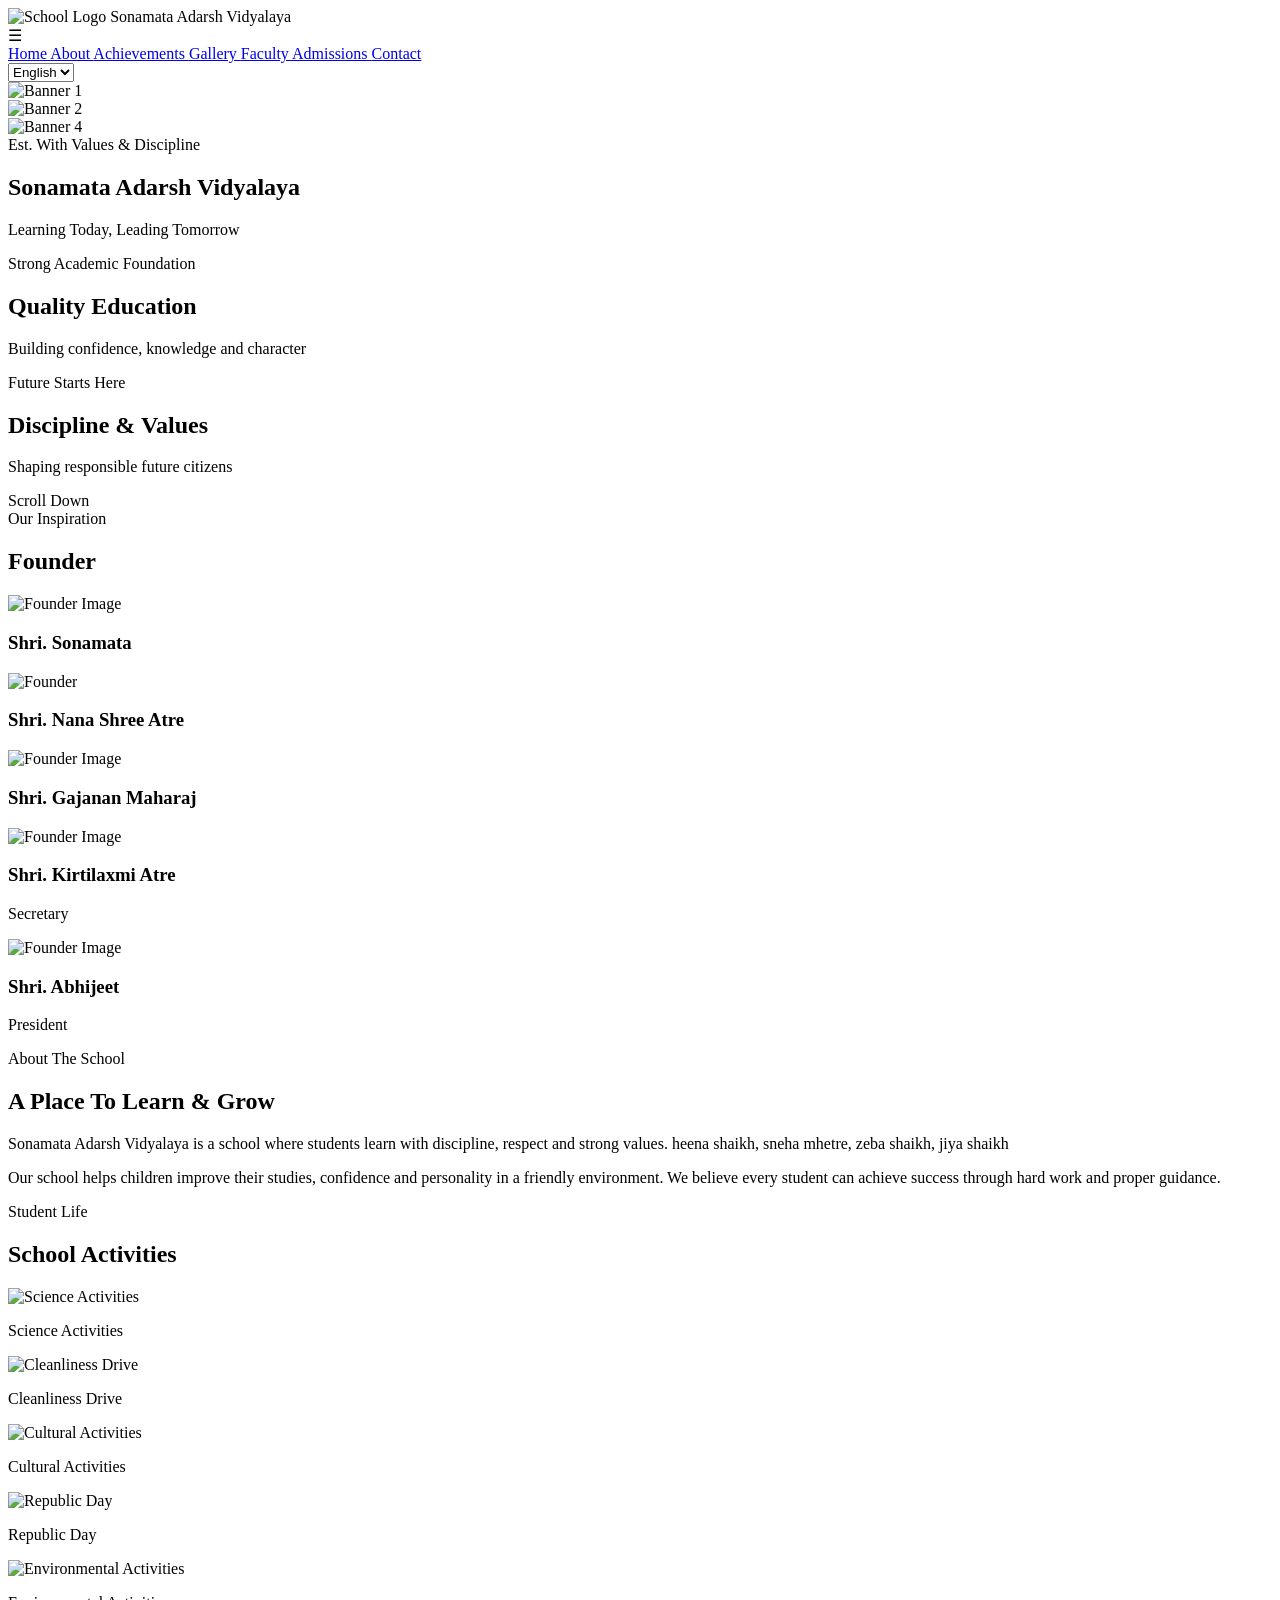
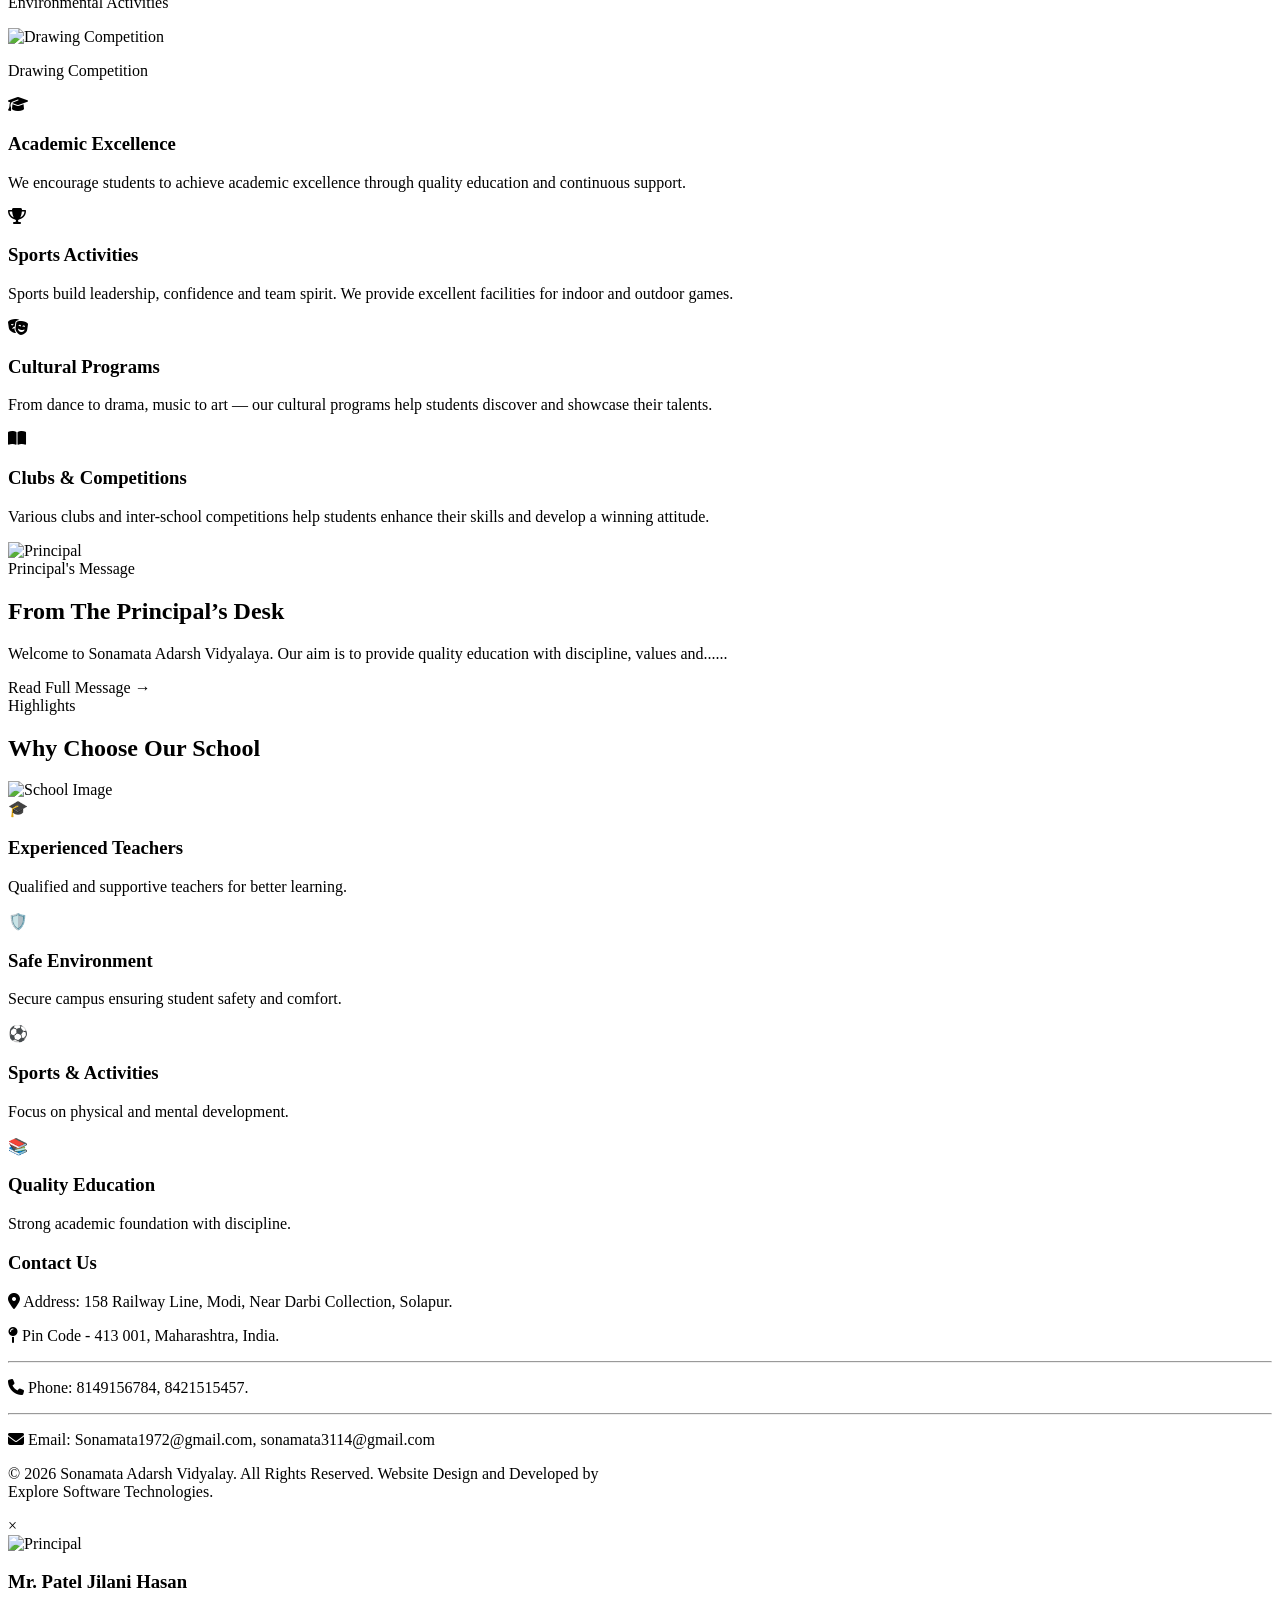
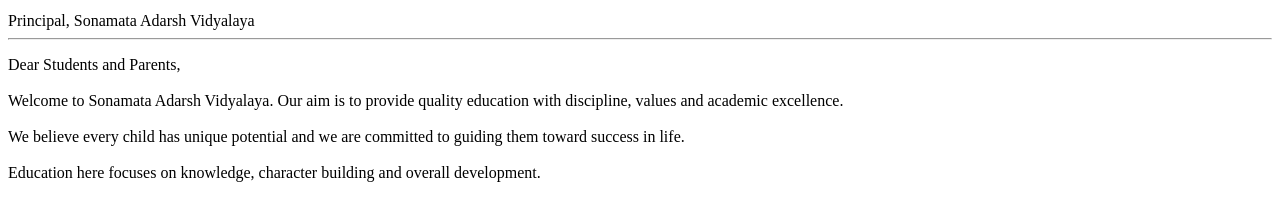
==== index.html @ a828ca9d "Add website files" ====
<!DOCTYPE html>
<html lang="en">

<head>

  <meta charset="UTF-8" />

  <meta name="viewport" content="width=device-width, initial-scale=1.0" />

  <title data-i18n="home_page_title">
    Sonamata Adarsh Vidyalaya
  </title>

  <!-- GOOGLE FONTS -->
  <link
    href="https://fonts.googleapis.com/css2?family=Cormorant+Garamond:wght@500;700&family=Inter:wght@300;400;500;600&display=swap"
    rel="stylesheet"
  />

  <!-- FONT AWESOME -->
  <link
    rel="stylesheet"
    href="https://cdnjs.cloudflare.com/ajax/libs/font-awesome/6.5.2/css/all.min.css"
  />

  <!-- MAIN CSS -->
  <link rel="stylesheet" href="css/style.css" />

</head>


<body>


<!-- =========================
     NAVBAR
========================= -->

<nav class="navbar">

  <div class="logo">

    <img
      src="imgs/logo.jpeg"
      alt="School Logo"
      class="school-logo"
    >

    <span data-i18n="school_name">
      Sonamata Adarsh Vidyalaya
    </span>

  </div>


  <!-- MOBILE MENU BUTTON -->

  <div
    class="menu-toggle"
    id="menuToggle"
    aria-label="Toggle navigation"
  >
    ☰
  </div>


  <div class="nav-links" id="navLinks">

    <a
      href="index.html"
      class="active"
      data-i18n="nav_home"
    >
      Home
    </a>

    <a
      href="about.html"
      data-i18n="nav_about"
    >
      About
    </a>

    <a href="academics.html" data-i18n="nav_academics">
      Achievements
    </a>

    <a
      href="gallery.html"
      data-i18n="nav_gallery"
    >
      Gallery
    </a>

    <a
      href="faculty.html"
      data-i18n="nav_faculty"
    >
      Faculty
    </a>

    <a
      href="admissions.html"
      data-i18n="nav_admissions"
    >
      Admissions
    </a>

    <a
      href="contact.html"
      data-i18n="nav_contact"
    >
      Contact
    </a>


    <!-- =========================
         LANGUAGE SELECTOR
    ========================== -->

    <div class="language-selector">

      <select
        id="languageSelect"
        aria-label="Select Language"
      >

        <option value="en">
          English
        </option>

        <option value="mr">
          मराठी
        </option>

      </select>

    </div>

  </div>

</nav>


<!-- =========================
     HERO SECTION
========================= -->

<section class="hero">


  <!-- HERO BACKGROUND IMAGES -->

  <div class="hero-bg-slider">

    <div class="hero-bg active">

      <img
        src="imgs/banner.jpeg"
        alt="Banner 1"
      >

    </div>


    <div class="hero-bg">

      <img
        src="imgs/banner2.jpg"
        alt="Banner 2"
      >

    </div>


    <div class="hero-bg">

      <img
        src="imgs/banner4.jpg"
        alt="Banner 4"
      >

    </div>

  </div>


  <div class="hero-overlay"></div>


  <div class="hero-content">


    <!-- =========================
         SLIDE 1
    ========================== -->

    <div class="slide active">

      <span
        class="hero-tag"
        data-i18n="hero_tag_1"
      >
        Est. With Values & Discipline
      </span>


      <h1 data-i18n="hero_title_1">
        Sonamata Adarsh Vidyalaya
      </h1>


      <p data-i18n="hero_text_1">
        Learning Today, Leading Tomorrow
      </p>

    </div>


    <!-- =========================
         SLIDE 2
    ========================== -->

    <div class="slide">

      <span
        class="hero-tag"
        data-i18n="hero_tag_2"
      >
        Strong Academic Foundation
      </span>


      <h1 data-i18n="hero_title_2">
        Quality Education
      </h1>


      <p data-i18n="hero_text_2">
        Building confidence, knowledge and character
      </p>

    </div>


    <!-- =========================
         SLIDE 3
    ========================== -->

    <div class="slide">

      <span
        class="hero-tag"
        data-i18n="hero_tag_3"
      >
        Future Starts Here
      </span>


      <h1 data-i18n="hero_title_3">
        Discipline & Values
      </h1>


      <p data-i18n="hero_text_3">
        Shaping responsible future citizens
      </p>

    </div>

  </div>


  <div
    class="hero-scroll"
    data-i18n="scroll_down"
  >
    Scroll Down
  </div>

</section>



<!-- =========================
     FOUNDER SECTION
========================= -->

<section class="section founder-section reveal">

  <div class="section-heading">

    <span
      class="section-subtitle"
      data-i18n="our_inspiration"
    >
      Our Inspiration
    </span>


    <h2 data-i18n="founder">
      Founder
    </h2>

  </div>


  <div class="founder-wrapper">


    <div class="founder-image-wrap">


      <!-- FOUNDER 1 -->

      <div class="founder-card">

        <img
          src="imgs/sona.jpg"
          alt="Founder Image"
          class="founder-img"
        />

        <h3 data-i18n="founder_sonamata">
          Shri. Sonamata
        </h3>

      </div>


      <!-- FOUNDER 2 -->

      <div class="founder-card">

        <img
          src="imgs/f2.jpeg"
          alt="Founder"
          class="founder-img founder-center"
        />

        <h3 data-i18n="founder_nana_atre">
          Shri. Nana Shree Atre
        </h3>

      </div>


      <!-- FOUNDER 3 -->

      <div class="founder-card">

        <img
          src="imgs/g1.jpg"
          alt="Founder Image"
          class="founder-img"
        />

        <h3 data-i18n="founder_gajanan">
          Shri. Gajanan Maharaj
        </h3>

      </div>


      <!-- SECRETARY -->

      <div class="founder-card">

        <img
          src="imgs/sachiva.jpg"
          alt="Founder Image"
          class="founder-img"
        />

        <h3 data-i18n="founder_kirtilaxmi">
          Shri. Kirtilaxmi Atre
        </h3>

        <p data-i18n="secretary">
          Secretary
        </p>

      </div>


      <!-- PRESIDENT -->

      <div class="founder-card">

        <img
          src="imgs/abhijeet.jpg"
          alt="Founder Image"
          class="founder-img"
        />

        <h3 data-i18n="founder_abhijeet">
          Shri. Abhijeet
        </h3>

        <p data-i18n="president">
          President
        </p>

      </div>

    </div>

  </div>

</section>


<!-- =========================
     ABOUT SECTION
========================= -->

<section class="section reveal">

  <div class="section-heading">

    <span
      class="section-subtitle"
      data-i18n="about_school"
    >
      About The School
    </span>


    <h2 data-i18n="learn_grow">
      A Place To Learn & Grow
    </h2>

  </div>


  <div class="about-grid">


    <div class="about-left">

      <p data-i18n="about_text_1">
        Sonamata Adarsh Vidyalaya is a school where students
        learn with discipline, respect and strong values.
        heena shaikh, sneha mhetre, zeba shaikh, jiya shaikh
      </p>

    </div>


    <div class="about-right">

      <p data-i18n="about_text_2">
        Our school helps children improve their studies,
        confidence and personality in a friendly environment.
        We believe every student can achieve success through
        hard work and proper guidance.
      </p>

    </div>

  </div>

</section>


<!-- =========================
     ACTIVITIES SECTION
========================= -->

<section class="section activities-section reveal">


  <div class="section-heading">

    <span
      class="section-subtitle"
      data-i18n="student_life"
    >
      Student Life
    </span>


    <h2 data-i18n="school_activities">
      School Activities
    </h2>

  </div>


  <div class="activities-container">


    <!-- =========================
         ACTIVITIES GALLERY
    ========================== -->

    <div class="activities-gallery">


      <!-- SCIENCE -->

      <div class="activity-image-card">

        <img
          src="imgs/sci activities.png"
          alt="Science Activities"
        >

        <p data-i18n="science_activities">
          Science Activities
        </p>

      </div>


      <!-- CLEANLINESS -->

      <div class="activity-image-card">

        <img
          src="imgs/clean.png"
          alt="Cleanliness Drive"
        >

        <p data-i18n="cleanliness_drive">
          Cleanliness Drive
        </p>

      </div>


      <!-- CULTURAL -->

      <div class="activity-image-card">

        <img
          src="imgs/drama.jpg"
          alt="Cultural Activities"
        >

        <p data-i18n="cultural_activities">
          Cultural Activities
        </p>

      </div>


      <!-- REPUBLIC DAY -->

      <div class="activity-image-card">

        <img
          src="imgs/republic.png"
          alt="Republic Day"
        >

        <p data-i18n="republic_day">
          Republic Day
        </p>

      </div>


      <!-- ENVIRONMENT -->

      <div class="activity-image-card">

        <img
          src="imgs/tree plantation.png"
          alt="Environmental Activities"
        >

        <p data-i18n="environmental_activities">
          Environmental Activities
        </p>

      </div>


      <!-- DRAWING -->

      <div class="activity-image-card">

        <img
          src="imgs/drawing comp.jpg"
          alt="Drawing Competition"
        >

        <p data-i18n="drawing_competition">
          Drawing Competition
        </p>

      </div>

    </div>


    <!-- =========================
         HIGHLIGHTS
    ========================== -->

    <div class="activities-cards">


      <!-- ACADEMIC -->

      <div class="activity-item">

        <div class="activity-icon">
          <i class="fa-solid fa-graduation-cap"></i>
        </div>


        <div class="activity-content">

          <h3 data-i18n="academic_excellence">
            Academic Excellence
          </h3>


          <p data-i18n="academic_excellence_text">
            We encourage students to achieve
            academic excellence through quality
            education and continuous support.
          </p>

        </div>

      </div>


      <!-- SPORTS -->

      <div class="activity-item">

        <div class="activity-icon">
          <i class="fa-solid fa-trophy"></i>
        </div>


        <div class="activity-content">

          <h3 data-i18n="sports_activities">
            Sports Activities
          </h3>


          <p data-i18n="sports_activities_text">
            Sports build leadership, confidence
            and team spirit. We provide excellent
            facilities for indoor and outdoor games.
          </p>

        </div>

      </div>


      <!-- CULTURAL -->

      <div class="activity-item">

        <div class="activity-icon">
          <i class="fa-solid fa-masks-theater"></i>
        </div>


        <div class="activity-content">

          <h3 data-i18n="cultural_programs">
            Cultural Programs
          </h3>


          <p data-i18n="cultural_programs_text">
            From dance to drama, music to art —
            our cultural programs help students
            discover and showcase their talents.
          </p>

        </div>

      </div>


      <!-- CLUBS -->

      <div class="activity-item">

        <div class="activity-icon">
          <i class="fa-solid fa-book-open"></i>
        </div>


        <div class="activity-content">

          <h3 data-i18n="clubs_competitions">
            Clubs & Competitions
          </h3>


          <p data-i18n="clubs_competitions_text">
            Various clubs and inter-school
            competitions help students enhance
            their skills and develop a winning
            attitude.
          </p>

        </div>

      </div>

    </div>

  </div>

</section>


<!-- =========================
     PRINCIPAL PREVIEW
========================= -->

<section class="section reveal">

  <div
    class="principal-preview"
    onclick="openPrincipal()"
  >


    <div class="principal-preview-left">

      <img
        src="imgs/principal(2).jpg"
        class="preview-img"
        alt="Principal"
      />

    </div>


    <div class="principal-preview-right">

      <span
        class="section-subtitle"
        data-i18n="principal_message"
      >
        Principal's Message
      </span>


      <h2 data-i18n="principal_desk">
        From The Principal’s Desk
      </h2>


      <p
        class="preview-text"
        data-i18n="principal_preview"
      >
        Welcome to Sonamata Adarsh Vidyalaya.
        Our aim is to provide quality education
        with discipline, values and......
      </p>


      <span
        class="read-more"
        onclick="openPrincipal(event)"
        data-i18n="read_full_message"
      >
        Read Full Message →
      </span>

    </div>

  </div>

</section>


<!-- =========================
     WHY CHOOSE US
========================= -->

<section class="section why-section reveal">


  <div class="section-heading">

    <span
      class="section-subtitle"
      data-i18n="highlights"
    >
      Highlights
    </span>


    <h2 data-i18n="why_choose">
      Why Choose Our School
    </h2>

  </div>


  <div class="why-wrapper">


    <!-- IMAGE -->

    <div class="why-image">

      <img
        src="imgs/highlights.jpeg"
        alt="School Image"
      />

    </div>


    <!-- CONTENT -->

    <div class="why-content">


      <!-- EXPERIENCED TEACHERS -->

      <div class="why-card reveal">

        <span>🎓</span>

        <div>

          <h3 data-i18n="experienced_teachers">
            Experienced Teachers
          </h3>


          <p data-i18n="experienced_teachers_text">
            Qualified and supportive teachers
            for better learning.
          </p>

        </div>

      </div>


      <!-- SAFE ENVIRONMENT -->

      <div class="why-card reveal">

        <span>🛡️</span>

        <div>

          <h3 data-i18n="safe_environment">
            Safe Environment
          </h3>


          <p data-i18n="safe_environment_text">
            Secure campus ensuring student
            safety and comfort.
          </p>

        </div>

      </div>


      <!-- SPORTS -->

      <div class="why-card reveal">

        <span>⚽</span>

        <div>

          <h3 data-i18n="sports_activities_2">
            Sports & Activities
          </h3>


          <p data-i18n="sports_activities_2_text">
            Focus on physical and mental
            development.
          </p>

        </div>

      </div>


      <!-- QUALITY EDUCATION -->

      <div class="why-card reveal">

        <span>📚</span>

        <div>

          <h3 data-i18n="quality_education">
            Quality Education
          </h3>


          <p data-i18n="quality_education_text">
            Strong academic foundation
            with discipline.
          </p>

        </div>

      </div>

    </div>

  </div>

</section>




<!-- =========================
     FOOTER
========================= -->

<footer class="site-footer">

  <div class="footer-content">

    <div class="footer-left">

      <h3 data-i18n="footer_contact">
        Contact Us
      </h3>


      <p>

        <i class="fa-solid fa-location-dot"></i>

        <span data-i18n="footer_address">
          Address: 158 Railway Line, Modi, Near Darbi Collection, Solapur.
        </span>

      </p>


      <p>

        <i class="fa-solid fa-map-pin"></i>

        <span data-i18n="footer_pincode">
          Pin Code - 413 001, Maharashtra, India.
        </span>

      </p>


      <hr class="footer-line">


      <p>

        <i class="fa-solid fa-phone"></i>

        <span data-i18n="footer_phone">
          Phone: 8149156784, 8421515457.
        </span>

      </p>


      <hr class="footer-line">


      <p>

        <i class="fa-solid fa-envelope"></i>

        <span data-i18n="footer_email">
          Email: Sonamata1972@gmail.com,
          sonamata3114@gmail.com
        </span>

      </p>

      <p class="copyright">
        © 2026 Sonamata Adarsh Vidyalay. All Rights Reserved.
        Website Design and Developed by <br>
        Explore Software Technologies.
      </p>

    </div>

  </div>

</footer>


<!-- =========================
     PRINCIPAL MODAL
========================= -->

<div
  class="modal"
  id="principalModal"
>


  <div class="modal-content">


    <span
      class="close"
      onclick="closePrincipal()"
    >
      &times;
    </span>


    <!-- PRINCIPAL HEADER -->

    <div class="principal-header">

      <img
        src="imgs/principal(2).jpg"
        class="modal-img"
        alt="Principal"
      />


      <h3 data-i18n="principal_name">
        Mr. Patel Jilani Hasan
      </h3>


      <span data-i18n="principal_school">
        Principal, Sonamata Adarsh Vidyalaya
      </span>

    </div>


    <hr />


    <p>

      <span data-i18n="dear_students_parents">
        Dear Students and Parents,
      </span>


      <br><br>


      <span data-i18n="principal_message_1">
        Welcome to Sonamata Adarsh Vidyalaya.
        Our aim is to provide quality education
        with discipline, values and academic excellence.
      </span>


      <br><br>


      <span data-i18n="principal_message_2">
        We believe every child has unique potential
        and we are committed to guiding them toward
        success in life.
      </span>


      <br><br>


      <span data-i18n="principal_message_3">
        Education here focuses on knowledge,
        character building and overall development.
      </span>

    </p>

  </div>

</div>


<!-- =========================
     JAVASCRIPT
========================= -->

<script src="js/script.js"></script>

<!-- Translation JavaScript will be handled here later -->
<script src="js/language.js"></script>


</body>
</html>
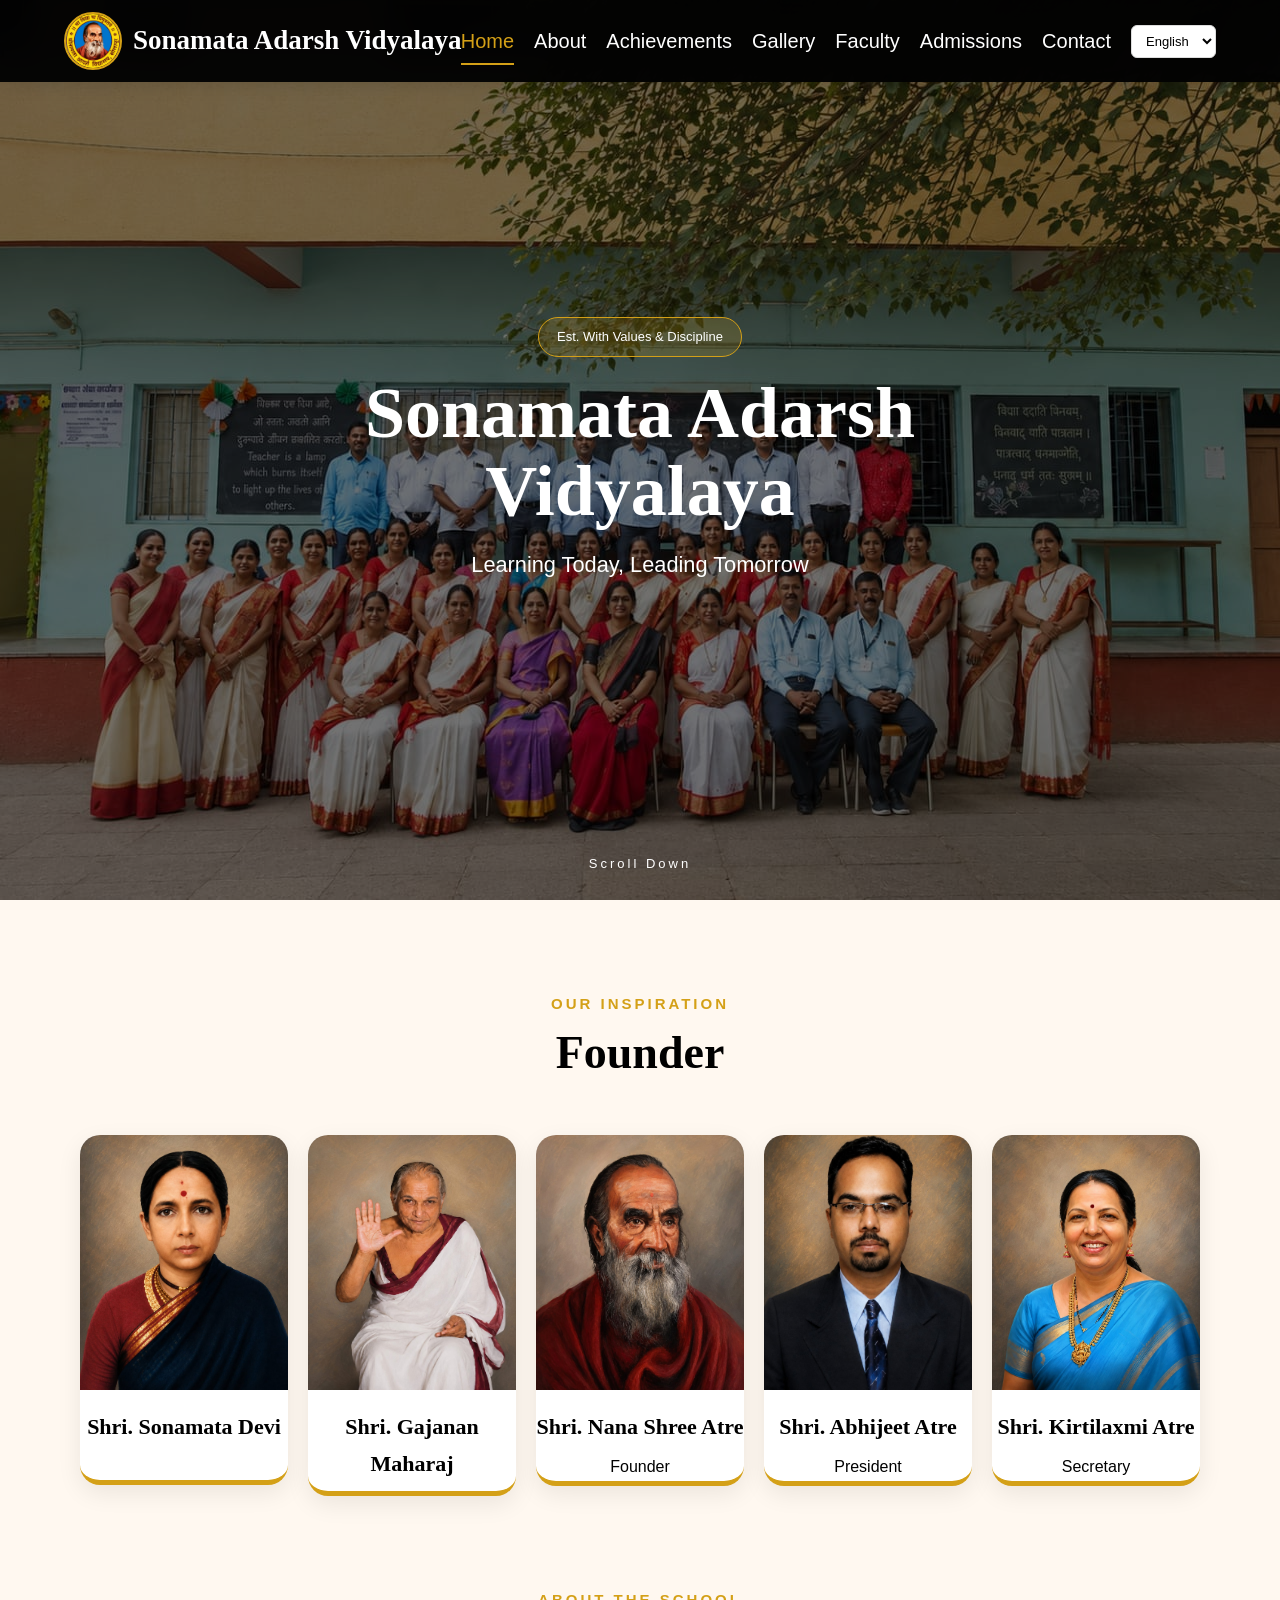
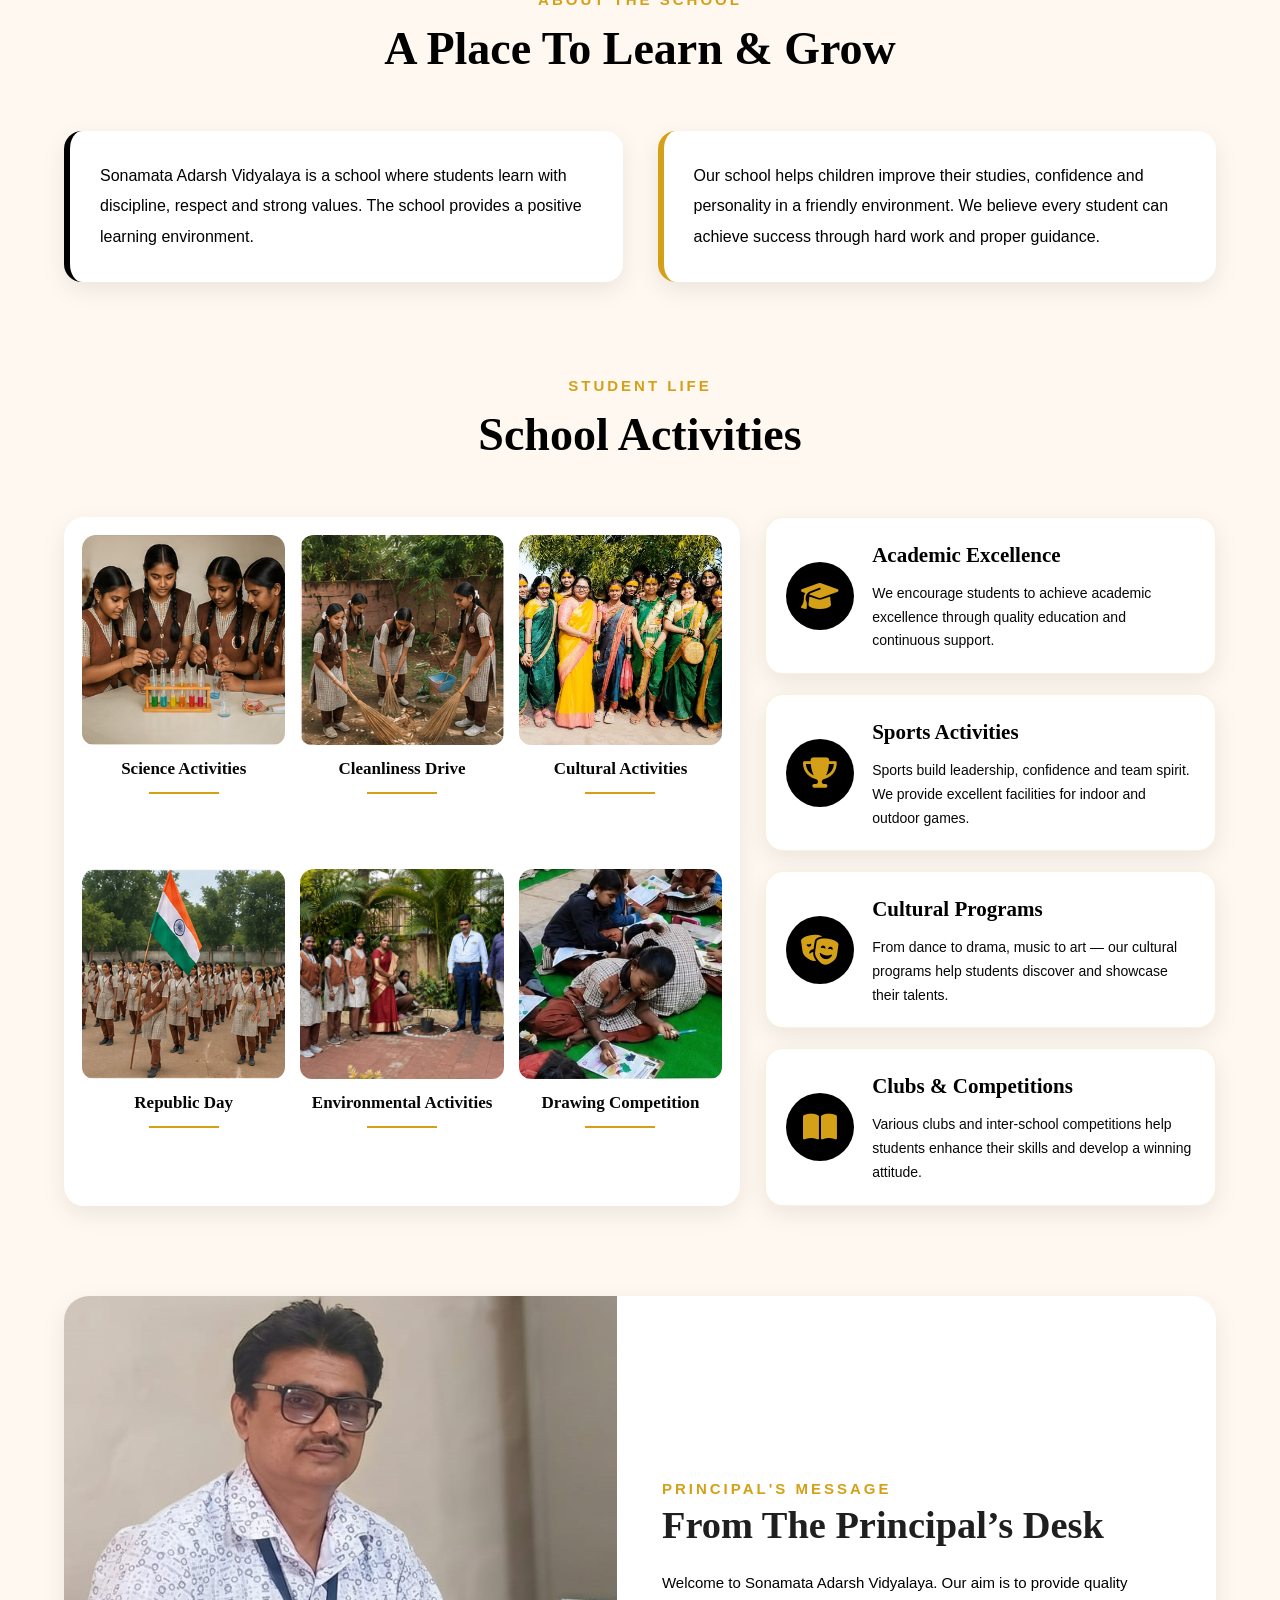
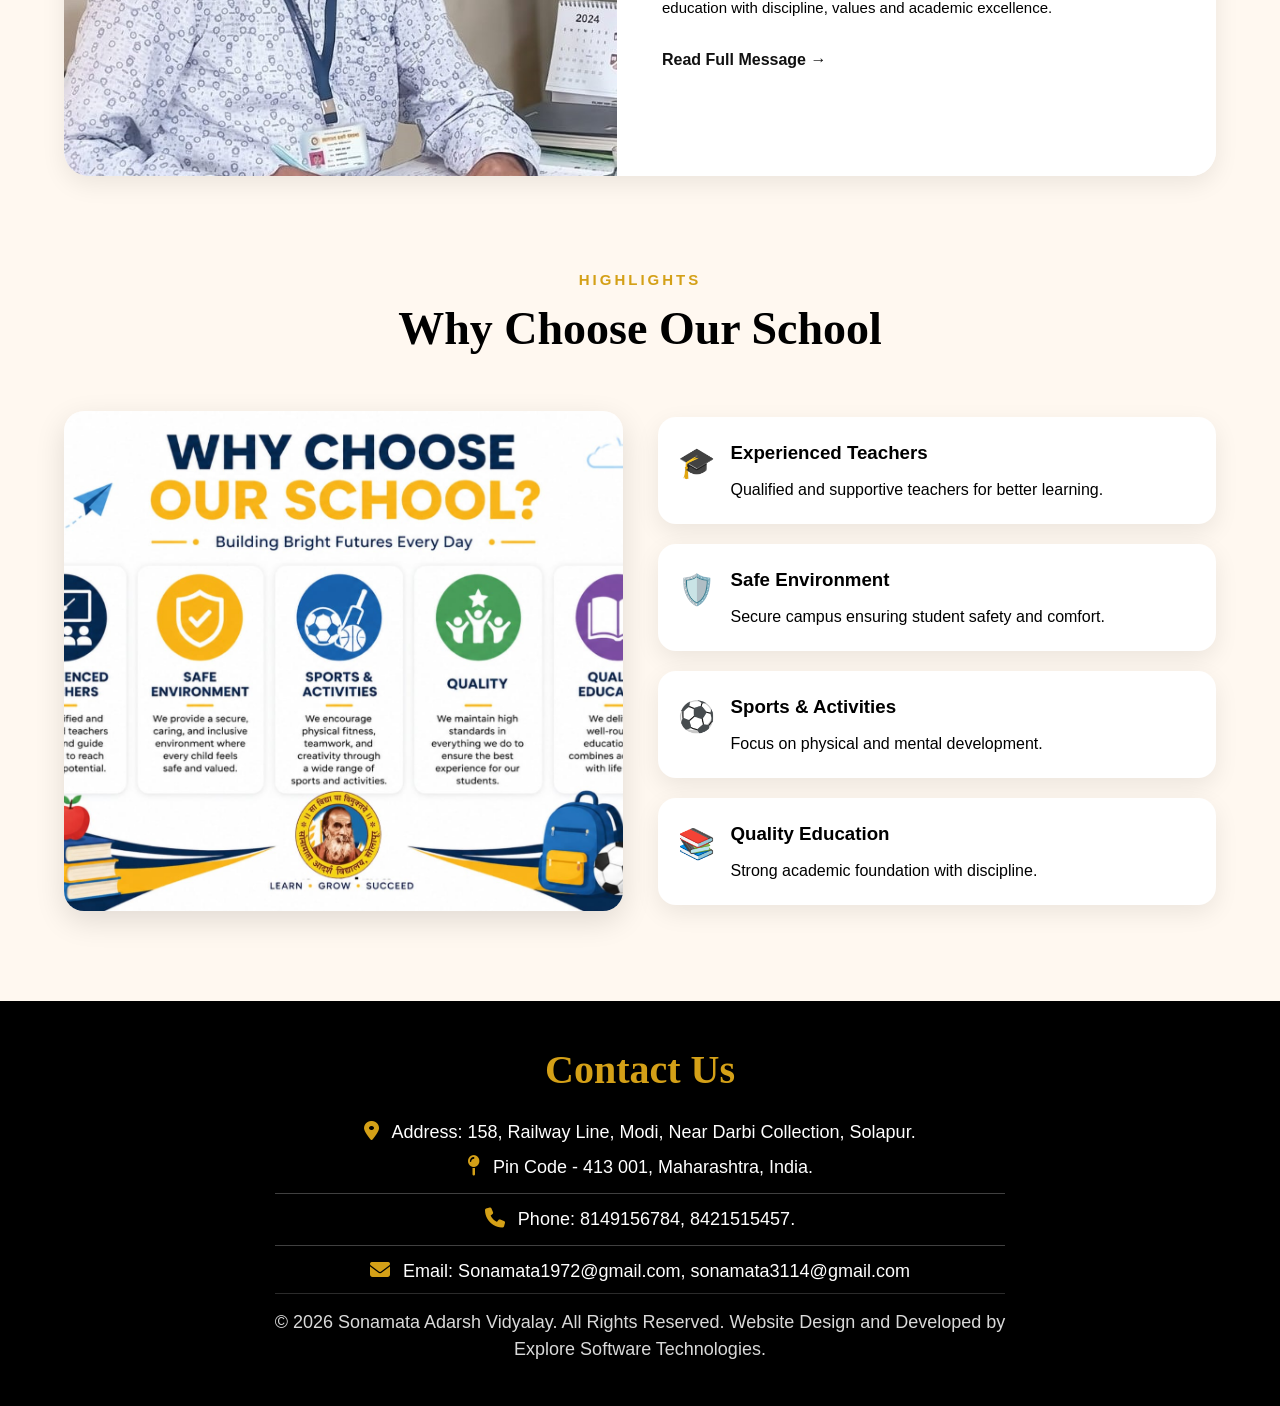
==== commit 4971418d: "Update website content" ====
--- a/index.html
+++ b/index.html
@@ -322,7 +322,7 @@
         />
 
         <h3 data-i18n="founder_sonamata">
-          Shri. Sonamata
+          Shri. Sonamata Devi
         </h3>
 
       </div>
@@ -331,6 +331,23 @@
       <!-- FOUNDER 2 -->
 
       <div class="founder-card">
+
+        <img
+          src="imgs/g1.jpg"
+          alt="Founder Image"
+          class="founder-img"
+        />
+
+        <h3 data-i18n="founder_gajanan">
+          Shri. Gajanan Maharaj
+        </h3>
+
+      </div>
+
+
+      <!-- FOUNDER 3 -->
+
+     <div class="founder-card">
 
         <img
           src="imgs/f2.jpeg"
@@ -341,30 +358,37 @@
         <h3 data-i18n="founder_nana_atre">
           Shri. Nana Shree Atre
         </h3>
-
-      </div>
-
-
-      <!-- FOUNDER 3 -->
+        <p data-i18n="founder_f1">
+           Founder
+        </p>
+      </div>
+
+
+      <!-- SECRETARY -->
 
       <div class="founder-card">
 
         <img
-          src="imgs/g1.jpg"
+          src="imgs/abhijeet.jpg"
           alt="Founder Image"
           class="founder-img"
         />
 
-        <h3 data-i18n="founder_gajanan">
-          Shri. Gajanan Maharaj
+        <h3 data-i18n="founder_abhijeet">
+          Shri. Abhijeet Atre
         </h3>
 
-      </div>
-
-
-      <!-- SECRETARY -->
-
-      <div class="founder-card">
+        <p data-i18n="president">
+          President
+        </p>
+
+      </div>
+
+
+
+      <!-- PRESIDENT -->
+
+       <div class="founder-card">
 
         <img
           src="imgs/sachiva.jpg"
@@ -378,27 +402,6 @@
 
         <p data-i18n="secretary">
           Secretary
-        </p>
-
-      </div>
-
-
-      <!-- PRESIDENT -->
-
-      <div class="founder-card">
-
-        <img
-          src="imgs/abhijeet.jpg"
-          alt="Founder Image"
-          class="founder-img"
-        />
-
-        <h3 data-i18n="founder_abhijeet">
-          Shri. Abhijeet
-        </h3>
-
-        <p data-i18n="president">
-          President
         </p>
 
       </div>
--- a/css/style.css
+++ b/css/style.css
@@ -0,0 +1,4081 @@
+/* =========================================================
+   CLEANED & OPTIMIZED SCHOOL WEBSITE CSS
+   - Preserves existing selectors, colors, dimensions and responsive rules
+   - Removes redundant declarations/comments and normalizes formatting
+   ========================================================= */
+
+/* =========================================================
+GOOGLE FONTS & RESET
+========================================================= */
+
+:root {
+    --primary: #000;
+    --secondary: #D4A017;
+    --light: #FFF8F0;
+    --white: #fff;
+    --dark: #070707;
+
+    --text: #2C2C2C;
+    --border: #ddd;
+    --shadow: 0 8px 25px rgba(0, 0, 0, .08);
+    --shadow-hover: 0 15px 40px rgba(0, 0, 0, .15);
+
+    --heading-font: 'Cormorant Garamond', serif;
+    --body-font: 'Inter', sans-serif;
+
+    --transition: .4s ease;
+    --radius: 18px;
+}
+
+*,
+*::before,
+*::after {
+    margin: 0;
+    padding: 0;
+    box-sizing: border-box;
+}
+
+html {
+    scroll-behavior: smooth;
+}
+
+body {
+    width: 100%;
+    max-width: 100%;
+    overflow-x: hidden;
+
+    font-family: var(--body-font);
+    background: var(--light);
+    color: var(--text);
+    line-height: 1.7;
+}
+
+img,
+video,
+iframe {
+    display: block;
+    max-width: 100%;
+}
+
+img {
+    width: 100%;
+}
+
+a {
+    color: inherit;
+    text-decoration: none;
+}
+
+ul {
+    list-style: none;
+}
+
+input,
+textarea,
+select,
+button {
+    max-width: 100%;
+    box-sizing: border-box;
+    font-family: inherit;
+}
+
+/* =========================================================
+REUSABLE / COMMON
+========================================================= */
+
+.section {
+    width: 90%;
+    max-width: 1200px;
+    margin: 90px auto;
+}
+
+.section-heading {
+    text-align: center;
+    margin-bottom: 55px;
+}
+
+.section-subtitle {
+    color: var(--secondary);
+    font-size: 15px;
+    font-weight: 700;
+    letter-spacing: 3px;
+    text-transform: uppercase;
+}
+
+.section-heading h2 {
+    margin-top: 10px;
+    color: var(--primary);
+    font-family: var(--heading-font);
+    font-size: 46px;
+}
+
+/* =========================================================
+NAVBAR
+========================================================= */
+
+.navbar {
+    position: fixed;
+    inset: 0 0 auto;
+    z-index: 999;
+
+    width: 100%;
+    padding: 16px 8%;
+
+    display: flex;
+    align-items: center;
+    justify-content: space-between;
+
+    background: rgba(3, 3, 3, .96);
+    backdrop-filter: blur(12px);
+
+    transition: var(--transition);
+}
+
+.logo {
+    display: flex;
+    align-items: center;
+    gap: 14px;
+}
+
+.school-logo {
+    width: 80px;
+    height: 80px;
+    flex-shrink: 0;
+
+    border: 3px solid var(--secondary);
+    border-radius: 50%;
+}
+
+.logo span {
+    color: var(--white);
+    font-family: var(--heading-font);
+    font-size: 40px;
+    font-weight: 700;
+}
+
+.nav-links {
+    display: flex;
+    gap: 28px;
+}
+
+.nav-links a {
+    position: relative;
+
+    color: var(--white);
+    font-size: 20px;
+    font-weight: 500;
+
+    transition: .3s;
+}
+
+.nav-links a:hover,
+.nav-links a.active {
+    color: var(--secondary);
+}
+
+.nav-links a::after {
+    content: "";
+
+    position: absolute;
+    left: 0;
+    bottom: -7px;
+
+    width: 0;
+    height: 2px;
+
+    background: var(--secondary);
+    transition: .4s;
+}
+
+.nav-links a:hover::after,
+.nav-links a.active::after {
+    width: 100%;
+}
+
+.menu-toggle {
+    display: none;
+
+    width: 44px;
+    height: 44px;
+
+    align-items: center;
+    justify-content: center;
+
+    border: 0;
+    background: transparent;
+
+    color: var(--white);
+    font-size: 30px;
+    cursor: pointer;
+}
+
+/* =========================================================
+HERO
+========================================================= */
+
+.hero {
+    position: relative;
+
+    height: 100vh;
+
+    display: flex;
+    align-items: center;
+    justify-content: center;
+
+    overflow: hidden;
+}
+
+.hero-bg-slider,
+.hero-bg,
+.hero-overlay {
+    position: absolute;
+    inset: 0;
+    width: 100%;
+    height: 100%;
+}
+
+.hero-bg {
+    opacity: 0;
+    transition: 1.5s;
+}
+
+.hero-bg.active {
+    opacity: 1;
+}
+
+.hero-bg img {
+    width: 100%;
+    height: 100%;
+    object-fit: cover;
+}
+
+.hero-overlay {
+    background: rgba(0, 0, 0, .55);
+}
+
+.hero-content {
+    position: relative;
+    z-index: 10;
+
+    width: 90%;
+    max-width: 850px;
+
+    color: var(--white);
+    text-align: center;
+}
+
+.hero-tag {
+    display: inline-block;
+
+    margin-bottom: 20px;
+    padding: 10px 25px;
+
+    border: 1px solid var(--secondary);
+    border-radius: 40px;
+
+    background: rgba(212, 160, 23, .18);
+    color: var(--white);
+}
+
+.hero-content h1 {
+    margin-bottom: 20px;
+
+    font-family: var(--heading-font);
+    font-size: 72px;
+}
+
+.hero-content p {
+    font-size: 22px;
+}
+
+.slide {
+    display: none;
+}
+
+.slide.active {
+    display: block;
+    animation: fade 1s;
+}
+
+.hero-scroll {
+    position: absolute;
+    bottom: 30px;
+    left: 50%;
+
+    transform: translateX(-50%);
+
+    color: var(--white);
+    font-size: 13px;
+    letter-spacing: 3px;
+}
+
+@keyframes fade {
+    from {
+        opacity: 0;
+        transform: translateY(40px);
+    }
+
+    to {
+        opacity: 1;
+        transform: translateY(0);
+    }
+}
+
+/* =========================================================
+FOUNDER
+========================================================= */
+
+.founder-image-wrap {
+    width: 100%;
+
+    display: flex;
+    flex-direction: row;
+    align-items: flex-start;
+    justify-content: center;
+
+    gap: 25px;
+}
+
+.founder-card {
+    width: 250px;
+    height: 380px;
+    flex: 0 0 250px;
+
+    overflow: hidden;
+
+    background: var(--white);
+    border-bottom: 5px solid var(--secondary);
+    border-radius: 20px;
+
+    text-align: center;
+
+    box-shadow: var(--shadow);
+    transition: var(--transition);
+}
+
+.founder-card:hover {
+    transform: translateY(-10px);
+    box-shadow: var(--shadow-hover);
+}
+
+.founder-img {
+    width: 250px;
+    height: 260px;
+
+    display: block;
+    object-fit: cover;
+}
+
+.founder-card h3 {
+    margin: 18px 0 8px;
+
+    color: var(--primary);
+    font-family: var(--heading-font);
+    font-size: 22px;
+}
+
+.founder-card p {
+    padding-bottom: 0px;
+    color: var(--primary);
+}
+
+/* =========================================================
+ABOUT
+========================================================= */
+
+.about-grid {
+    display: grid;
+    grid-template-columns: 1fr 1fr;
+    gap: 50px;
+    align-items: center;
+}
+
+.about-left,
+.about-right {
+    padding: 35px;
+
+    background: var(--white);
+    border-radius: var(--radius);
+
+    box-shadow: var(--shadow);
+    transition: var(--transition);
+}
+
+.about-left:hover,
+.about-right:hover {
+    transform: translateY(-8px);
+}
+
+.about-left {
+    border-left: 6px solid var(--primary);
+}
+
+.about-right {
+    border-left: 6px solid var(--secondary);
+}
+
+.about-left p,
+.about-right p {
+    color: var(--primary);
+    font-size: 17px;
+    line-height: 1.9;
+}
+
+.about-images {
+    display: grid;
+    grid-template-columns: repeat(3, 1fr);
+    gap: 25px;
+    margin: 40px 0;
+}
+
+.about-image {
+    height: 280px;
+    overflow: hidden;
+    border-radius: var(--radius);
+}
+
+.about-image img {
+    width: 100%;
+    height: 100%;
+    object-fit: cover;
+}
+
+.about-stats {
+    display: grid;
+    grid-template-columns: repeat(3, 1fr);
+    gap: 30px;
+    margin-top: 50px;
+}
+
+.about-stats div {
+    padding: 35px;
+
+    background: var(--white);
+    border-radius: var(--radius);
+
+    text-align: center;
+    box-shadow: var(--shadow);
+
+    transition: var(--transition);
+}
+
+.about-stats div:hover {
+    transform: translateY(-10px);
+}
+
+.about-stats h3 {
+    margin-bottom: 10px;
+
+    color: var(--primary);
+    font-family: var(--heading-font);
+    font-size: 42px;
+}
+
+.about-highlight {
+    display: grid;
+    grid-template-columns: repeat(2, 1fr);
+    gap: 30px;
+    margin-top: 40px;
+}
+
+.about-card {
+    padding: 40px;
+
+    background: var(--white);
+    border-top: 5px solid var(--secondary);
+    border-radius: var(--radius);
+
+    box-shadow: var(--shadow);
+    transition: var(--transition);
+}
+
+.about-card:hover {
+    transform: translateY(-8px);
+}
+
+.about-card h3 {
+    margin-bottom: 18px;
+    color: var(--primary);
+}
+
+/* =========================================================
+ACTIVITIES
+========================================================= */
+
+.activities-container {
+    display: grid;
+    grid-template-columns: 1.55fr 1fr;
+    gap: 25px;
+    align-items: stretch;
+}
+
+.activities-gallery {
+    display: grid;
+    grid-template-columns: repeat(3, 1fr);
+    gap: 20px;
+
+    padding: 25px;
+
+    background: var(--white);
+    border-radius: 20px;
+    box-shadow: var(--shadow);
+}
+
+.activity-image-card {
+    overflow: hidden;
+
+    background: var(--white);
+    border-radius: 14px;
+
+    text-align: center;
+    transition: var(--transition);
+}
+
+.activity-image-card:hover {
+    transform: translateY(-5px);
+}
+
+.activity-image-card img {
+    width: 100%;
+    height: 280px;
+
+    object-fit: cover;
+    border-radius: 12px;
+
+    transition: var(--transition);
+}
+
+.activity-image-card:hover img {
+    transform: scale(1.03);
+}
+
+.activity-image-card p {
+    margin: 0;
+    padding: 10px 5px 5px;
+
+    color: var(--dark);
+    font-family: var(--heading-font);
+    font-size: 20px;
+    font-weight: 600;
+}
+
+.activity-image-card p::after {
+    content: "";
+
+    display: block;
+
+    width: 70px;
+    height: 2px;
+
+    margin: 8px auto 0;
+
+    background: var(--secondary);
+}
+
+.activities-cards {
+    display: flex;
+    flex-direction: column;
+    gap: 20px;
+}
+
+.activity-item {
+    flex: 1;
+
+    display: flex;
+    align-items: center;
+    gap: 25px;
+
+    padding: 25px 30px;
+
+    background: var(--white);
+    border: 1px solid rgba(212, 160, 23, .15);
+    border-radius: var(--radius);
+
+    box-shadow: var(--shadow);
+    transition: var(--transition);
+}
+
+.activity-item:hover {
+    transform: translateY(-5px);
+    box-shadow: 0 14px 30px rgba(0, 0, 0, .12);
+}
+
+.activity-icon {
+    width: 90px;
+    height: 90px;
+    min-width: 90px;
+
+    display: flex;
+    align-items: center;
+    justify-content: center;
+
+    border-radius: 50%;
+    background: var(--primary);
+    color: var(--white);
+}
+
+.activity-icon i {
+    color: var(--secondary);
+    font-size: 40px;
+}
+
+.activity-content h3 {
+    margin-bottom: 8px;
+
+    color: var(--primary);
+    font-family: var(--heading-font);
+    font-size: 24px;
+}
+
+.activity-content p {
+    color: var(--dark);
+    font-size: 16px;
+    line-height: 1.7;
+}
+
+/* =========================================================
+PRINCIPAL PREVIEW
+========================================================= */
+
+.principal-preview {
+    width: 100%;
+    height: 550px;
+
+    display: grid;
+    grid-template-columns: 48% 52%;
+
+    overflow: hidden;
+
+    background: var(--white);
+    border-radius: 25px;
+
+    box-shadow: var(--shadow);
+    cursor: pointer;
+
+    transition: var(--transition);
+}
+
+.principal-preview:hover {
+    transform: translateY(-8px);
+    box-shadow: var(--shadow-hover);
+}
+
+.principal-card {
+    height: 100%;
+    overflow: hidden;
+}
+
+.preview-img {
+    width: 100%;
+    height: 100%;
+    min-height: 0;
+
+    display: block;
+
+    object-fit: cover;
+    object-position: center;
+}
+
+.principal-preview-right {
+    height: 100%;
+    min-height: 0;
+
+    display: flex;
+    flex-direction: column;
+    align-items: flex-start;
+    justify-content: center;
+
+    padding: 40px 55px;
+
+    background: var(--white);
+}
+
+.preview-subtitle {
+    color: var(--secondary);
+    font-size: 15px;
+    font-weight: 600;
+    letter-spacing: 4px;
+    text-transform: uppercase;
+}
+
+.principal-preview-right .preview-subtitle {
+    margin-bottom: 12px;
+}
+
+.principal-preview-right h2 {
+    margin: 0 0 22px;
+
+    color: #1f1f1f;
+    font-family: var(--heading-font);
+    font-size: 40px;
+    line-height: 1.2;
+}
+
+.preview-text {
+    max-width: 650px;
+    margin: 0 0 25px;
+
+    color: var(--primary);
+    font-size: 17px;
+    line-height: 1.8;
+}
+
+.read-more {
+    color: #111;
+    font-size: 16px;
+    font-weight: 700;
+    cursor: pointer;
+    transition: .3s;
+}
+
+.read-more:hover {
+    color: var(--secondary);
+    transform: translateX(5px);
+}
+
+/* =========================================================
+WHY CHOOSE US
+========================================================= */
+
+.why-wrapper {
+    display: grid;
+    grid-template-columns: 1fr 1fr;
+    gap: 50px;
+    align-items: center;
+}
+
+.why-image img {
+    width: 100%;
+    height: 520px;
+
+    object-fit: cover;
+    border-radius: 20px;
+
+    box-shadow: 0 10px 30px rgba(0, 0, 0, .12);
+}
+
+.why-content {
+    display: grid;
+    gap: 20px;
+}
+
+.why-card {
+    display: flex;
+    align-items: flex-start;
+    gap: 20px;
+
+    padding: 25px;
+
+    background: var(--white);
+    border-radius: var(--radius);
+
+    box-shadow: var(--shadow);
+    transition: var(--transition);
+}
+
+.why-card:hover {
+    transform: translateX(10px);
+    border-left: 6px solid var(--secondary);
+}
+
+.why-card span {
+    font-size: 35px;
+}
+
+.why-card h3 {
+    margin-bottom: 8px;
+    color: var(--primary);
+}
+
+.why-card p {
+    color: var(--primary);
+}
+
+/* =========================================================
+PRINCIPAL MODAL
+========================================================= */
+
+.modal {
+    position: fixed;
+    inset: 0;
+    z-index: 9999;
+
+    display: none;
+    align-items: center;
+    justify-content: center;
+
+    background: rgba(0, 0, 0, .75);
+}
+
+.modal-content {
+    position: relative;
+
+    width: 90%;
+    max-width: 700px;
+    padding: 40px;
+
+    background: var(--white);
+    border-radius: 20px;
+
+    box-shadow: 0 15px 40px rgba(0, 0, 0, .25);
+
+    animation: popup .5s;
+}
+
+@keyframes popup {
+    from {
+        opacity: 0;
+        transform: scale(.8);
+    }
+
+    to {
+        opacity: 1;
+        transform: scale(1);
+    }
+}
+
+.close {
+    position: absolute;
+    top: 15px;
+    right: 25px;
+
+    color: var(--primary);
+    font-size: 35px;
+    cursor: pointer;
+}
+
+.close:hover {
+    color: var(--secondary);
+}
+
+.principal-header {
+    text-align: center;
+}
+
+.modal-img {
+    width: 180px;
+    height: 180px;
+
+    margin: auto;
+
+    object-fit: cover;
+
+    border: 5px solid var(--secondary);
+    border-radius: 50%;
+}
+
+.principal-header h3 {
+    margin-top: 20px;
+
+    color: var(--primary);
+    font-family: var(--heading-font);
+    font-size: 30px;
+}
+
+.principal-header span {
+    color: var(--primary);
+}
+
+.modal-content hr {
+    height: 2px;
+    margin: 25px 0;
+
+    border: 0;
+    background: #eee;
+}
+
+.modal-content p {
+    color: var(--primary);
+    line-height: 1.9;
+}
+
+/* =========================================================
+GENERAL GALLERY
+========================================================= */
+
+.activities-grid {
+    display: grid;
+    grid-template-columns: repeat(auto-fit, minmax(260px, 1fr));
+    gap: 30px;
+}
+
+.activity-card {
+    overflow: hidden;
+
+    background: var(--white);
+    border-radius: var(--radius);
+
+    box-shadow: var(--shadow);
+    transition: var(--transition);
+}
+
+.activity-card:hover {
+    transform: translateY(-10px);
+    box-shadow: 0 15px 35px rgba(0, 0, 0, .15);
+}
+
+.activity-card img {
+    width: 100%;
+    height: 220px;
+    object-fit: cover;
+}
+
+.activity-card h3 {
+    padding: 18px;
+
+    color: var(--primary);
+    font-family: var(--heading-font);
+    font-size: 22px;
+    text-align: center;
+}
+
+/* =========================================================
+FACULTY SECTION
+========================================================= */
+
+.faculty-section {
+    padding: 45px 20px 70px;
+    background: #fcf7ef;
+}
+
+.principal-area {
+    display: flex;
+    justify-content: center;
+    margin-bottom: 40px;
+}
+
+.faculty-grid {
+    width: 600px;
+    max-width: 100%;
+    margin: 0 auto;
+
+    display: grid;
+    grid-template-columns: repeat(4, 1fr);
+
+    column-gap: 150px;
+    row-gap: 60px;
+}
+
+.faculty-card {
+    width: 140px;
+
+    display: flex;
+    flex-direction: column;
+    align-items: center;
+
+    margin: 0 auto;
+
+    text-align: center;
+}
+
+.faculty-image {
+    width: 220px;
+    height: 260px;
+    flex-shrink: 0;
+
+    overflow: hidden;
+
+    background: var(--white);
+    border: 1px solid #111;
+    border-radius: 11px;
+
+    box-shadow: 0 5px 12px rgba(0, 0, 0, .12);
+    transition: .3s ease;
+}
+
+.faculty-image img {
+    width: 100%;
+    height: 100%;
+
+    object-fit: cover;
+    object-position: center;
+
+    transition: .4s ease;
+}
+
+.faculty-card:hover .faculty-image {
+    transform: translateY(-2px);
+    box-shadow: 0 8px 18px rgba(0, 0, 0, .16);
+}
+
+.faculty-card:hover .faculty-image img {
+    transform: scale(1.02);
+}
+
+.faculty-card h3 {
+    width: max-content;
+    max-width: none;
+
+    margin: 10px 0 0;
+
+    color: #111;
+    font-size: 18px;
+    font-weight: 600;
+    line-height: 18px;
+    text-align: center;
+
+    white-space: nowrap;
+}
+
+.faculty-card p {
+    margin: 5px 0 0;
+
+    color: #111010;
+    font-size: 16px;
+    line-height: 1.3;
+}
+
+/* Principal overrides */
+
+.principal-area .faculty-card {
+    width: 165px;
+}
+
+.principal-area .faculty-image {
+    width: 220px;
+    height: 260px;
+}
+
+.principal-area .faculty-card h3 {
+    margin-top: 10px;
+    font-size: 18px;
+}
+
+.principal-area .faculty-card p {
+    margin-top: 5px;
+    font-size: 16px;
+}
+
+/* =========================================================
+FACULTY TABLE
+========================================================= */
+
+.faculty-table-section {
+    padding: 80px 6%;
+    background: var(--light);
+}
+
+.faculty-table-section .section-heading {
+    margin-bottom: 40px;
+}
+
+.faculty-table-section .section-heading h2 {
+    margin: 0;
+    font-size: 42px;
+}
+
+.faculty-table {
+    width: 80%;
+    margin: 0 auto;
+
+    border-collapse: collapse;
+
+    background: var(--white);
+    border: 1px solid var(--border);
+}
+
+.faculty-table th,
+.faculty-table td {
+    padding: 15px 18px;
+
+    border: 1px solid var(--border);
+
+    text-align: left;
+}
+
+.faculty-table th {
+    background: var(--primary);
+    color: var(--white);
+    font-weight: 600;
+}
+
+.faculty-table td {
+    color: var(--dark);
+    font-size: 16px;
+}
+
+.faculty-table tbody tr:nth-child(odd) {
+    background: var(--light);
+}
+
+.faculty-table tbody tr:nth-child(even) {
+    background: #F3E6D8;
+}
+
+/* =========================================================
+STORY / HISTORY
+========================================================= */
+
+.story-section {
+    padding: 90px 6%;
+    background: var(--light);
+}
+
+.story-container {
+    max-width: 1250px;
+    margin: auto;
+
+    display: grid;
+    grid-template-columns: 1fr 1fr;
+    gap: 60px;
+
+    align-items: start;
+}
+
+.story-left {
+    padding-top: 5px;
+}
+
+.story-subtitle {
+    display: block;
+
+    margin-bottom: 12px;
+
+    color: var(--secondary);
+    font-size: 18px;
+    font-weight: 600;
+    letter-spacing: .5px;
+}
+
+.story-left h2 {
+    margin-bottom: 25px;
+
+    color: var(--primary);
+    font-family: var(--heading-font);
+    font-size: 48px;
+    line-height: 1.05;
+}
+
+.story-intro {
+    max-width: 650px;
+    margin-bottom: 40px;
+
+    color: var(--dark);
+    font-size: 18px;
+    line-height: 1.7;
+}
+
+.story-timeline {
+    position: relative;
+    padding-left: 45px;
+}
+
+.story-timeline::before {
+    content: "";
+
+    position: absolute;
+    top: 8px;
+    bottom: 15px;
+    left: 9px;
+
+    width: 2px;
+
+    background: #d9d9d9;
+}
+
+.story-item {
+    position: relative;
+
+    min-height: 60px;
+    margin-bottom: 30px;
+
+    display: grid;
+    grid-template-columns: 75px 1fr;
+    gap: 10px;
+}
+
+.story-dot {
+    position: absolute;
+    top: 5px;
+    left: -42px;
+
+    width: 16px;
+    height: 16px;
+
+    z-index: 2;
+
+    background: var(--secondary);
+    border: 4px solid var(--light);
+    border-radius: 50%;
+
+    box-shadow: 0 0 0 1px var(--secondary);
+}
+
+.story-year {
+    padding-top: 0;
+
+    color: var(--primary);
+    font-size: 20px;
+    font-weight: 700;
+}
+
+.story-text p {
+    margin: 0;
+
+    color: #050505;
+    font-size: 17px;
+    line-height: 1.6;
+}
+
+.story-right {
+    width: 100%;
+}
+
+.story-main-image {
+    width: 100%;
+    height: 410px;
+
+    overflow: hidden;
+
+    margin-bottom: 25px;
+
+    border-radius: 10px;
+    box-shadow: var(--shadow);
+}
+
+.story-main-image img {
+    width: 100%;
+    height: 100%;
+
+    object-fit: cover;
+
+    transition: .5s;
+}
+
+.story-main-image:hover img {
+    transform: scale(1.03);
+}
+
+.story-cards {
+    display: grid;
+    grid-template-columns: repeat(2, 1fr);
+    gap: 20px;
+}
+
+.story-card {
+    min-height: 180px;
+    padding: 25px 22px;
+
+    background: var(--white);
+    border-radius: 8px;
+
+    box-shadow: 0 8px 25px rgba(0, 0, 0, .06);
+}
+
+.story-card h3 {
+    display: flex;
+    align-items: center;
+    gap: 10px;
+
+    margin-bottom: 15px;
+
+    color: var(--primary);
+    font-size: 21px;
+}
+
+.story-card h3 span {
+    display: inline-block;
+
+    width: 5px;
+    height: 22px;
+
+    background: var(--secondary);
+    border-radius: 5px;
+}
+
+.story-card p {
+    margin: 0;
+
+    color: #010101;
+    font-size: 16px;
+    line-height: 1.65;
+}
+
+/* =========================================================
+PAGE BANNER
+========================================================= */
+
+.page-banner {
+    position: relative;
+
+    height: 500px;
+    margin-top: 90px;
+
+    display: flex;
+    align-items: center;
+    justify-content: center;
+
+    text-align: center;
+
+    background:
+        linear-gradient(
+            rgba(5, 5, 5, .75),
+            rgba(49, 49, 49, .75)
+        ),
+        url("../imgs/banner.jpeg") center / cover no-repeat;
+}
+
+.page-banner-content {
+    z-index: 2;
+    color: var(--white);
+}
+
+.page-banner-content h1 {
+    margin-bottom: 10px;
+
+    font-family: var(--heading-font);
+    font-size: 58px;
+}
+
+.page-banner-content p {
+    font-size: 20px;
+    letter-spacing: 1px;
+}
+
+/* =========================================================
+ACADEMICS / STUDENT RESULTS
+========================================================= */
+
+.achievement-text {
+    margin-top: 80px;
+
+    color: var(--secondary);
+    font-size: 20px;
+    font-weight: 600;
+    letter-spacing: 2px;
+    text-align: center;
+}
+
+.student-result-heading {
+    width: 100%;
+    margin-top: 20px;
+
+    color: var(--primary);
+    font-family: var(--heading-font);
+    font-size: 40px;
+    font-weight: 700;
+    text-align: center;
+}
+
+.student-table {
+    width: 75%;
+    margin: 40px auto;
+
+    border-collapse: separate;
+    border-spacing: 0;
+
+    background: var(--white);
+    border-radius: 16px;
+
+    overflow: hidden;
+
+    box-shadow: var(--shadow);
+}
+
+.student-table thead th {
+    padding: 17px 20px;
+
+    background: var(--primary);
+    color: var(--white);
+
+    border-right: 1px solid rgba(255, 255, 255, .5);
+    border-bottom: 2px solid var(--secondary);
+
+    font-size: 16px;
+    font-weight: 600;
+    text-align: center;
+}
+
+.student-table thead th:last-child {
+    border-right: none;
+}
+
+.student-table tbody td {
+    padding: 15px 20px;
+
+    color: var(--dark);
+
+    border-right: 1px solid #e2c98b;
+    border-bottom: 1px solid #eee5dc;
+
+    font-size: 20px;
+    text-align: center;
+}
+
+.student-table tbody tr {
+    transition: .3s ease;
+}
+
+.student-table tbody tr:nth-child(even) {
+    background: #fffaf5;
+}
+
+.student-table tbody tr:hover {
+    background: #fdf0e2;
+    transform: scale(1.01);
+}
+
+.student-table tbody tr:last-child td {
+    border-bottom: none;
+}
+
+.student-table tbody td:first-child {
+    width: 15%;
+    color: var(--primary);
+    font-weight: 600;
+}
+
+.student-table tbody td:nth-child(2) {
+    width: 35%;
+}
+
+.student-table tbody td:nth-child(3) {
+    width: 25%;
+}
+
+.student-table tbody td:nth-child(4) {
+    width: 25%;
+}
+
+/* =========================================================
+TOP ACHIEVERS
+========================================================= */
+
+.top-achievers {
+    width: 90%;
+    max-width: 1100px;
+    margin: 40px auto 30px;
+
+    display: grid;
+    grid-template-columns: repeat(3, 1fr);
+    gap: 35px;
+
+    align-items: start;
+}
+
+.achiever-card {
+    padding: 20px 15px 22px;
+
+    background: #fffdf7;
+    border: 1px solid rgba(128, 0, 0, .15);
+    border-radius: 18px;
+
+    text-align: center;
+
+    box-shadow: var(--shadow);
+    transition: .3s ease;
+}
+
+.achiever-card:hover {
+    transform: translateY(-7px);
+    box-shadow: 0 15px 35px rgba(0, 0, 0, .16);
+}
+
+.achiever-image {
+    position: relative;
+
+    width: 170px;
+    height: 170px;
+
+    margin: 0 auto 15px;
+
+    border-radius: 50%;
+}
+
+.achiever-image img {
+    width: 100%;
+    height: 100%;
+
+    display: block;
+
+    object-fit: cover;
+    border: 5px solid #d4af37;
+    border-radius: 50%;
+}
+
+.rank-badge {
+    position: absolute;
+    top: 5px;
+    right: -8px;
+
+    width: 42px;
+    height: 42px;
+
+    display: flex;
+    align-items: center;
+    justify-content: center;
+
+    background: #8b0000;
+    color: var(--white);
+
+    border: 3px solid #d4af37;
+    border-radius: 50%;
+
+    font-family: var(--heading-font);
+    font-size: 22px;
+    font-weight: 700;
+
+    box-shadow: 0 4px 10px rgba(0, 0, 0, .2);
+}
+
+.achiever-card h3 {
+    margin: 10px 0 5px;
+
+    color: var(--primary);
+    font-family: var(--heading-font);
+    font-size: 24px;
+    font-weight: 700;
+    letter-spacing: .5px;
+}
+
+.achiever-card p {
+    margin: 5px 0;
+
+    color: #b8860b;
+    font-size: 24px;
+    font-weight: 700;
+}
+
+.achievement-year {
+    display: inline-block;
+
+    margin-top: 5px;
+    padding: 5px 14px;
+
+    background: #f7f0d8;
+    color: #5c3b00;
+
+    border-radius: 20px;
+
+    font-size: 13px;
+    font-weight: 600;
+}
+
+/* =========================================================
+FACILITIES
+========================================================= */
+
+.facilities-gallery {
+    display: grid;
+    grid-template-columns: repeat(3, 1fr);
+    gap: 28px;
+
+    margin-top: 40px;
+}
+
+.facility-gallery-card {
+    height: 280px;
+    overflow: hidden;
+
+    background: var(--white);
+    border: 2px solid var(--primary);
+    border-radius: 18px;
+
+    box-shadow: 0 10px 25px rgba(0, 0, 0, .10);
+
+    transition: .4s ease;
+}
+
+.facility-gallery-card img {
+    width: 100%;
+    height: 100%;
+
+    object-fit: cover;
+
+    transition: .5s ease;
+}
+
+.facility-gallery-card p {
+    margin: 0;
+    padding: 15px 10px;
+
+    background: var(--white);
+    color: var(--primary);
+
+    font-size: 18px;
+    font-weight: 600;
+    text-align: center;
+}
+
+.facility-gallery-card:hover {
+    transform: translateY(-8px);
+    box-shadow: 0 18px 35px rgba(0, 0, 0, .16);
+}
+
+.facility-gallery-card:hover img {
+    transform: scale(1.06);
+}
+
+/* =========================================================
+ADMISSION
+========================================================= */
+
+.admission-intro {
+    display: grid;
+    grid-template-columns: 1fr 1fr;
+    gap: 50px;
+    align-items: center;
+}
+
+.admission-image img {
+    width: 100%;
+
+    border-radius: 20px;
+    box-shadow: 0 10px 30px rgba(0, 0, 0, .12);
+}
+
+.admission-text span {
+    color: var(--secondary);
+    font-weight: 700;
+    letter-spacing: 2px;
+}
+
+.admission-text h2 {
+    margin: 15px 0;
+
+    color: var(--primary);
+    font-family: var(--heading-font);
+    font-size: 42px;
+}
+
+.admission-text p {
+    margin-bottom: 30px;
+
+    color: var(--primary);
+    line-height: 1.8;
+}
+
+.admission-text a {
+    display: inline-block;
+
+    padding: 14px 32px;
+
+    background: var(--primary);
+    color: var(--white);
+
+    border-radius: 40px;
+
+    transition: .4s;
+}
+
+.admission-text a:hover {
+    background: var(--secondary);
+    color: var(--primary);
+}
+
+.admission-table,
+.documents-table table {
+    width: 100%;
+    margin-top: 40px;
+
+    border-collapse: collapse;
+
+    background: var(--white);
+
+    box-shadow: var(--shadow);
+}
+
+.admission-table th,
+.documents-table th {
+    padding: 16px;
+
+    background: var(--primary);
+    color: var(--white);
+}
+
+.admission-table td,
+.documents-table td {
+    padding: 16px;
+
+    border: 1px solid #eee;
+
+    text-align: center;
+}
+
+.admission-table tr:nth-child(even),
+.documents-table tr:nth-child(even) {
+    background: #faf7f3;
+}
+
+.mandatory {
+    color: #0b8b45;
+    font-weight: 600;
+}
+
+.optional {
+    color: #d48b00;
+    font-weight: 600;
+}
+
+/* =========================================================
+CONTACT / QUERY
+========================================================= */
+
+.contact-query-section {
+    padding: 90px 20px;
+    background: var(--light);
+}
+
+.contact-query-container {
+    max-width: 1150px;
+    margin: 0 auto;
+
+    display: grid;
+    grid-template-columns: .9fr 1.1fr;
+    gap: 70px;
+
+    align-items: center;
+}
+
+.contact-information {
+    padding: 10px 20px 10px 0;
+}
+
+.contact-subtitle,
+.query-subtitle {
+    color: #003366;
+    font-size: 13px;
+    font-weight: 700;
+    letter-spacing: 2px;
+    text-transform: uppercase;
+}
+
+.contact-information h2 {
+    margin: 8px 0 15px;
+
+    color: #0f172a;
+    font-family: var(--heading-font);
+    font-size: 48px;
+}
+
+.contact-intro {
+    max-width: 450px;
+    margin-bottom: 32px;
+
+    color: var(--primary);
+    font-size: 17px;
+    line-height: 1.8;
+}
+
+.contact-detail {
+    display: flex;
+    align-items: flex-start;
+    gap: 16px;
+
+    margin-bottom: 25px;
+}
+
+.contact-icon {
+    width: 42px;
+    height: 42px;
+    flex-shrink: 0;
+
+    display: flex;
+    align-items: center;
+    justify-content: center;
+
+    background: var(--primary);
+    color: var(--white);
+
+    border-radius: 50%;
+
+    font-size: 15px;
+}
+
+.contact-detail h3 {
+    margin: 0 0 5px;
+
+    color: #1e293b;
+    font-size: 18px;
+    font-weight: 600;
+}
+
+.contact-detail p {
+    margin: 0;
+
+    color: var(--primary);
+    font-size: 16px;
+    line-height: 1.7;
+}
+
+.query-form-container {
+    padding: 40px;
+
+    background: var(--white);
+    border-top: 4px solid #003366;
+    border-radius: 14px;
+
+    box-shadow: 0 15px 40px rgba(0, 51, 102, .10);
+}
+
+.query-form-container h2 {
+    margin: 7px 0 8px;
+
+    color: var(--primary);
+    font-family: var(--heading-font);
+    font-size: 41px;
+}
+
+.query-description {
+    margin: 0 0 25px;
+
+    color: var(--primary);
+    font-size: 16px;
+    line-height: 1.7;
+}
+
+.query-form-group {
+    margin-bottom: 17px;
+}
+
+.query-form-group label {
+    display: block;
+
+    margin-bottom: 7px;
+
+    color: #1e293b;
+    font-size: 13px;
+    font-weight: 600;
+}
+
+.query-form-group label span {
+    color: var(--primary);
+}
+
+.query-form-group input,
+.query-form-group textarea {
+    width: 100%;
+
+    padding: 12px 14px;
+
+    border: 1px solid #d9dee5;
+    border-radius: 7px;
+
+    outline: none;
+
+    background: var(--white);
+    color: #1f2937;
+
+    font-size: 16px;
+
+    transition: .3s;
+}
+
+.query-form-group input::placeholder,
+.query-form-group textarea::placeholder {
+    color: var(--primary);
+}
+
+.query-form-group input:focus,
+.query-form-group textarea:focus {
+    border-color: var(--primary);
+    box-shadow: 0 0 0 3px rgba(0, 51, 102, .08);
+}
+
+.query-form-group textarea {
+    min-height: 115px;
+    resize: vertical;
+    line-height: 1.6;
+}
+
+.query-submit-btn {
+    width: 100%;
+    padding: 14px 20px;
+
+    border: none;
+    border-radius: 7px;
+
+    background: var(--primary);
+    color: var(--white);
+
+    font-size: 17px;
+    font-weight: 600;
+
+    cursor: pointer;
+    transition: .3s;
+}
+
+.query-submit-btn i {
+    margin-right: 7px;
+}
+
+.query-submit-btn:hover {
+    background: #00264d;
+    transform: translateY(-2px);
+    box-shadow: 0 8px 20px rgba(0, 51, 102, .20);
+}
+
+.query-success {
+    display: none;
+
+    margin-top: 15px;
+    padding: 12px;
+
+    background: #ecfdf5;
+    color: #047857;
+
+    border-radius: 7px;
+
+    font-size: 16px;
+    text-align: center;
+}
+
+.query-success.show {
+    display: block;
+}
+
+/* =========================================================
+PROFESSIONAL GALLERY
+========================================================= */
+
+.gallery-section {
+    padding: 90px 6%;
+    background: var(--light);
+}
+
+.gallery-heading {
+    max-width: 750px;
+    margin: 0 auto 55px;
+
+    text-align: center;
+}
+
+.gallery-subtitle {
+    display: inline-block;
+
+    margin-bottom: 12px;
+
+    color: var(--secondary);
+    font-size: 17px;
+    font-weight: 600;
+    letter-spacing: 1px;
+}
+
+.gallery-heading h2 {
+    margin-bottom: 18px;
+
+    color: var(--primary);
+    font-family: var(--heading-font);
+    font-size: 52px;
+    line-height: 1.1;
+}
+
+.gallery-heading p {
+    max-width: 650px;
+    margin: auto;
+
+    color: var(--primary);
+    font-size: 16px;
+    line-height: 1.7;
+}
+
+.professional-gallery {
+    max-width: 1250px;
+    margin: auto;
+
+    display: grid;
+    grid-template-columns: repeat(3, 1fr);
+    grid-auto-rows: 270px;
+    gap: 22px;
+}
+
+.gallery-item {
+    position: relative;
+
+    overflow: hidden;
+
+    padding: 6px;
+
+    background: var(--white);
+    border: 2px solid var(--secondary);
+    border-radius: 16px;
+
+    box-shadow: var(--shadow);
+
+    transition: .4s ease;
+}
+
+.gallery-item::before {
+    content: "";
+
+    position: absolute;
+    inset: 3px;
+    z-index: 3;
+
+    border: 1px solid rgba(212, 160, 23, .35);
+    border-radius: 12px;
+
+    pointer-events: none;
+}
+
+.gallery-item img {
+    width: 100%;
+    height: 100%;
+
+    display: block;
+
+    object-fit: cover;
+    border-radius: 10px;
+
+    transition: .6s ease;
+}
+
+.gallery-item:hover {
+    transform: translateY(-6px);
+
+    border-color: var(--primary);
+
+    box-shadow: 0 15px 35px rgba(0, 0, 0, .16);
+}
+
+.gallery-item:hover img {
+    transform: scale(1.08);
+}
+
+.gallery-featured {
+    grid-column: span 2;
+    grid-row: span 2;
+}
+
+.gallery-overlay {
+    position: absolute;
+    inset: 0;
+    z-index: 2;
+
+    display: flex;
+    align-items: flex-end;
+    justify-content: space-between;
+
+    padding: 25px;
+
+    background:
+        linear-gradient(
+            to top,
+            rgba(40, 20, 25, .9),
+            rgba(40, 20, 25, .35),
+            transparent 65%
+        );
+
+    opacity: 0;
+    transition: .4s ease;
+}
+
+.gallery-item:hover .gallery-overlay {
+    opacity: 1;
+}
+
+.gallery-info {
+    transform: translateY(20px);
+    transition: .4s ease;
+}
+
+.gallery-item:hover .gallery-info {
+    transform: translateY(0);
+}
+
+.gallery-info span {
+    display: block;
+
+    margin-bottom: 5px;
+
+    color: var(--secondary);
+    font-size: 13px;
+    font-weight: 600;
+    letter-spacing: 1px;
+    text-transform: uppercase;
+}
+
+.gallery-info h3 {
+    margin: 0;
+
+    color: var(--white);
+    font-size: 21px;
+    font-weight: 600;
+}
+
+.gallery-icon {
+    width: 45px;
+    height: 45px;
+    flex-shrink: 0;
+
+    display: flex;
+    align-items: center;
+    justify-content: center;
+
+    background: rgba(255, 255, 255, .95);
+    color: var(--primary);
+
+    border-radius: 50%;
+
+    font-size: 16px;
+
+    transform: translateY(20px);
+    transition: .4s;
+}
+
+.gallery-item:hover .gallery-icon {
+    transform: translateY(0);
+}
+
+.gallery-icon:hover {
+    background: var(--secondary);
+    color: var(--white);
+}
+
+/* =========================================================
+LANGUAGE SELECTOR
+========================================================= */
+
+.language-selector select {
+    padding: 8px 12px;
+
+    border: 1px solid #ddd;
+    border-radius: 6px;
+
+    background: var(--white);
+    color: var(--primary);
+
+    font-size: 18px;
+    cursor: pointer;
+    outline: none;
+}
+
+.language-selector select:focus {
+    border-color: #007bff;
+}
+
+/* =========================================================
+FOOTER
+========================================================= */
+
+.site-footer {
+    margin-top: 50px;
+    padding: 35px 8%;
+
+    background: var(--primary);
+    color: var(--white);
+}
+
+.footer-content {
+    display: flex;
+    justify-content: center;
+}
+
+.footer-left {
+    max-width: 900px;
+    text-align: center;
+}
+
+.footer-left h3 {
+    margin-bottom: 15px;
+
+    color: var(--secondary);
+    font-family: var(--heading-font);
+    font-size: 40px;
+}
+
+.footer-left p {
+    margin: 8px 0;
+
+    font-size: 18px;
+    line-height: 1.5;
+}
+
+.footer-left i {
+    margin-right: 8px;
+
+    color: var(--secondary);
+    font-size: 20px;
+}
+
+.footer-line {
+    height: 1px;
+    margin: 12px 0;
+
+    border: 0;
+    background: rgba(255, 255, 255, .25);
+}
+
+.copyright {
+    margin-top: 25px;
+    padding-top: 15px;
+
+    border-top: 1px solid rgba(255, 255, 255, .2);
+
+    color: var(--white);
+    font-size: 14px;
+    text-align: center;
+
+    opacity: .85;
+}
+
+/* =========================================================
+REVEAL ANIMATION
+========================================================= */
+
+.reveal {
+    opacity: 0;
+    transform: translateY(60px);
+    transition: 1s;
+}
+
+.reveal.active {
+    opacity: 1;
+    transform: translateY(0);
+}
+
+/* =========================================================
+TABLE WRAPPERS
+========================================================= */
+
+.student-table-wrapper,
+.faculty-table-wrapper,
+.table-wrapper,
+.table-responsive {
+    width: 100%;
+    max-width: 100%;
+}
+
+/* =========================================================
+   SONAMATA ADARSH VIDYALAYA
+   CLEAN RESPONSIVE SYSTEM
+   Desktop • Laptop • Tablet • Mobile • Small phones
+   ========================================================= */
+
+/* ---------- GLOBAL SIZING ---------- */
+
+:root {
+    --nav-height: 76px;
+    --content-width: 1200px;
+    --page-gutter: 5%;
+}
+
+html {
+    scroll-padding-top: var(--nav-height);
+}
+
+body {
+    overflow-x: hidden;
+}
+
+section {
+    max-width: 100%;
+}
+
+img {
+    max-width: 100%;
+    height: auto;
+}
+
+.section {
+    width: min(90%, var(--content-width));
+    margin: 90px auto;
+}
+
+.section-heading h2 {
+    font-size: clamp(34px, 4vw, 46px);
+    line-height: 1.15;
+}
+
+/* =========================================================
+   NAVBAR — PROFESSIONAL, COMPACT
+   ========================================================= */
+
+.navbar {
+    position: fixed;
+    top: 0;
+    left: 0;
+    right: 0;
+    z-index: 9999;
+
+    width: 100%;
+    min-height: var(--nav-height);
+    height: var(--nav-height);
+
+    padding: 8px var(--page-gutter);
+
+    display: flex;
+    align-items: center;
+    justify-content: space-between;
+    gap: 25px;
+
+    background: rgba(3, 3, 3, .97);
+    backdrop-filter: blur(12px);
+    box-shadow: 0 2px 18px rgba(0, 0, 0, .12);
+}
+
+.logo {
+    min-width: 0;
+    display: flex;
+    align-items: center;
+    gap: 10px;
+    flex-shrink: 1;
+}
+
+.school-logo {
+    width: 50px;
+    height: 50px;
+    flex: 0 0 50px;
+
+    border: 2px solid var(--secondary);
+    border-radius: 50%;
+    object-fit: cover;
+}
+
+.logo span {
+    display: block;
+    min-width: 0;
+
+    color: var(--white);
+    font-family: var(--heading-font);
+    font-size: 24px;
+    font-weight: 700;
+    line-height: 1.1;
+
+    white-space: nowrap;
+}
+
+.nav-links {
+    display: flex;
+    align-items: center;
+    justify-content: flex-end;
+    gap: 18px;
+    flex-shrink: 0;
+}
+
+.nav-links a {
+    color: var(--white);
+    font-size: 16px;
+    font-weight: 500;
+    white-space: nowrap;
+}
+
+.language-selector {
+    flex-shrink: 0;
+}
+
+.language-selector select {
+    max-width: 100px;
+}
+
+.menu-toggle {
+    display: none;
+    flex: 0 0 42px;
+}
+
+/* =========================================================
+   HOME HERO
+   ========================================================= */
+
+.hero {
+    min-height: 100svh;
+    height: 100svh;
+}
+
+.hero-content {
+    width: min(90%, 900px);
+}
+
+.hero-tag {
+    padding: 8px 18px;
+    margin-bottom: 18px;
+    font-size: 13px;
+}
+
+.hero-content h1 {
+    margin-bottom: 15px;
+    font-size: clamp(42px, 6vw, 72px);
+    line-height: 1.08;
+}
+
+.hero-content p {
+    font-size: clamp(15px, 1.7vw, 22px);
+}
+
+.hero-scroll {
+    bottom: 25px;
+}
+
+/* =========================================================
+   FOUNDER
+   ========================================================= */
+
+.founder-image-wrap {
+    width: 100%;
+    max-width: 1120px;
+    margin: 0 auto;
+
+    display: grid;
+    grid-template-columns: repeat(5, minmax(0, 1fr));
+    gap: 20px;
+}
+
+.founder-card {
+    width: 100%;
+    max-width: 210px;
+    height: auto;
+    min-height: 350px;
+    margin: 0 auto;
+
+    flex: none;
+}
+
+.founder-img {
+    width: 100%;
+    height: 255px;
+    object-fit: cover;
+}
+
+/* =========================================================
+   ABOUT
+   ========================================================= */
+
+.about-grid {
+    gap: 35px;
+}
+
+.about-left,
+.about-right {
+    padding: 30px;
+}
+
+.about-left p,
+.about-right p {
+    font-size: 16px;
+}
+
+/* =========================================================
+   ACTIVITIES
+   ========================================================= */
+
+.activities-container {
+    grid-template-columns: minmax(0, 1.35fr) minmax(320px, .9fr);
+    gap: 25px;
+}
+
+.activities-gallery {
+    grid-template-columns: repeat(3, minmax(0, 1fr));
+    gap: 15px;
+    padding: 18px;
+}
+
+.activity-image-card img {
+    height: 210px;
+}
+
+.activity-image-card p {
+    font-size: 17px;
+}
+
+.activity-item {
+    gap: 18px;
+    padding: 20px;
+}
+
+.activity-icon {
+    width: 68px;
+    height: 68px;
+    min-width: 68px;
+}
+
+.activity-icon i {
+    font-size: 30px;
+}
+
+.activity-content h3 {
+    font-size: 21px;
+}
+
+.activity-content p {
+    font-size: 14px;
+}
+
+/* =========================================================
+   PRINCIPAL PREVIEW + MODAL
+   ========================================================= */
+
+.principal-preview {
+    height: 480px;
+}
+
+.principal-preview-right {
+    padding: 35px 45px;
+}
+
+.principal-preview-right h2 {
+    font-size: clamp(30px, 3vw, 40px);
+}
+
+.preview-text {
+    font-size: 15px;
+    line-height: 1.7;
+}
+
+.modal {
+    padding: 20px;
+    overflow-y: auto;
+}
+
+.modal-content {
+    max-height: 90svh;
+    overflow-y: auto;
+    overflow-x: hidden;
+}
+
+/* =========================================================
+   WHY CHOOSE US
+   ========================================================= */
+
+.why-wrapper {
+    gap: 35px;
+}
+
+.why-image img {
+    height: 500px;
+}
+
+.why-card {
+    gap: 16px;
+    padding: 20px;
+}
+
+.why-card span {
+    font-size: 30px;
+}
+
+/* =========================================================
+   FACULTY — PROFESSIONAL SCHOOL LAYOUT
+   ========================================================= */
+
+.faculty-section {
+    width: min(92%, 1240px);
+    margin: 0 auto;
+    padding: 70px 20px 90px;
+    background: #fcf7ef;
+}
+
+.principal-area {
+    display: flex;
+    justify-content: center;
+    margin-bottom: 55px;
+}
+
+.principal-area .faculty-card {
+    width: 220px;
+    max-width: 220px;
+}
+
+.principal-area .faculty-image {
+    width: 180px;
+    height: 220px;
+}
+
+.faculty-grid {
+    width: 100%;
+    max-width: 1120px;
+    margin: 0 auto;
+
+    display: grid;
+    grid-template-columns: repeat(4, minmax(0, 220px));
+    justify-content: center;
+    justify-items: center;
+
+    column-gap: 45px;
+    row-gap: 65px;
+}
+
+.faculty-card {
+    width: 220px;
+    max-width: 220px;
+    min-width: 0;
+    margin: 0;
+
+    display: flex;
+    flex-direction: column;
+    align-items: center;
+    text-align: center;
+}
+
+.faculty-image {
+    width: 180px;
+    height: 220px;
+    max-width: 100%;
+
+    overflow: hidden;
+    flex-shrink: 0;
+
+    background: var(--white);
+    border: 1px solid #111;
+    border-radius: 10px;
+    box-shadow: 0 6px 15px rgba(0, 0, 0, .10);
+}
+
+.faculty-image img {
+    width: 100%;
+    height: 100%;
+    object-fit: cover;
+    object-position: center;
+}
+
+.faculty-card h3,
+.principal-area .faculty-card h3 {
+    width: 100%;
+    max-width: 220px;
+
+    margin: 12px 0 0;
+
+    font-size: 18px;
+    line-height: 1.3;
+    white-space: normal;
+    overflow-wrap: break-word;
+    text-align: center;
+}
+
+.faculty-card p,
+.principal-area .faculty-card p {
+    width: 100%;
+    max-width: 220px;
+
+    margin: 5px 0 0;
+
+    font-size: 14px;
+    line-height: 1.4;
+    text-align: center;
+}
+
+/* =========================================================
+   TABLES — CLEAN AND READABLE
+   ========================================================= */
+
+.student-table-wrapper,
+.faculty-table-wrapper,
+.table-wrapper,
+.table-responsive {
+    width: 100%;
+    max-width: 100%;
+    overflow-x: auto;
+    -webkit-overflow-scrolling: touch;
+}
+
+.student-table,
+.faculty-table,
+.admission-table,
+.documents-table table {
+    max-width: 100%;
+}
+
+.student-table,
+.faculty-table {
+    margin-left: auto;
+    margin-right: auto;
+}
+
+.student-table td,
+.student-table th,
+.faculty-table td,
+.faculty-table th,
+.admission-table td,
+.admission-table th,
+.documents-table td,
+.documents-table th {
+    overflow-wrap: break-word;
+    word-break: normal;
+}
+
+/* =========================================================
+   STORY / HISTORY
+   ========================================================= */
+
+.story-container {
+    gap: 45px;
+}
+
+.story-main-image {
+    height: 390px;
+}
+
+/* =========================================================
+   PAGE BANNERS
+   ========================================================= */
+
+.page-banner {
+    height: 430px;
+    min-height: 430px;
+    margin-top: var(--nav-height);
+}
+
+.page-banner-content {
+    width: min(90%, 900px);
+    padding: 0 15px;
+}
+
+.page-banner-content h1 {
+    font-size: clamp(42px, 5.5vw, 58px);
+    line-height: 1.1;
+}
+
+.page-banner-content p {
+    font-size: clamp(15px, 1.8vw, 20px);
+}
+
+/* =========================================================
+   ACHIEVEMENTS
+   ========================================================= */
+
+.student-table {
+    width: min(92%, 1000px);
+    table-layout: fixed;
+}
+
+.student-table th,
+.student-table td {
+    padding: 13px 12px;
+}
+
+.student-table tbody td {
+    font-size: 16px;
+}
+
+/* =========================================================
+   TOP ACHIEVERS
+   ========================================================= */
+
+.top-achievers {
+    width: min(92%, 1100px);
+}
+
+/* =========================================================
+   FACILITIES
+   ========================================================= */
+
+.facilities-gallery {
+    grid-template-columns: repeat(3, minmax(0, 1fr));
+}
+
+/* =========================================================
+   ADMISSION
+   ========================================================= */
+
+.admission-intro {
+    gap: 40px;
+}
+
+.admission-table,
+.documents-table table {
+    width: 100%;
+    table-layout: fixed;
+}
+
+.admission-table th,
+.admission-table td,
+.documents-table th,
+.documents-table td {
+    overflow-wrap: break-word;
+}
+
+/* =========================================================
+   CONTACT
+   ========================================================= */
+
+.contact-query-container {
+    gap: 50px;
+}
+
+.query-form-container {
+    padding: 35px;
+}
+
+/* =========================================================
+   GALLERY
+   ========================================================= */
+
+.professional-gallery {
+    width: 100%;
+}
+
+/* =========================================================
+   FOOTER
+   ========================================================= */
+
+.footer-content {
+    width: min(90%, 1200px);
+    margin: 0 auto;
+}
+
+
+/* =========================================================
+   LAPTOP — 901px TO 1200px
+   ========================================================= */
+
+@media (min-width: 901px) and (max-width: 1200px) {
+
+    :root {
+        --nav-height: 70px;
+        --page-gutter: 3.5%;
+    }
+
+    .navbar {
+        gap: 15px;
+    }
+
+    .school-logo {
+        width: 46px;
+        height: 46px;
+        flex-basis: 46px;
+    }
+
+    .logo span {
+        font-size: 21px;
+    }
+
+    .nav-links {
+        gap: 12px;
+    }
+
+    .nav-links a {
+        font-size: 12px;
+    }
+
+    .section {
+        width: 92%;
+        margin: 75px auto;
+    }
+
+    .section-heading {
+        margin-bottom: 42px;
+    }
+
+    .section-heading h2 {
+        font-size: 40px;
+    }
+
+    .founder-image-wrap {
+        max-width: 920px;
+        grid-template-columns: repeat(4, minmax(0, 1fr));
+        gap: 22px;
+    }
+
+    .founder-card {
+        max-width: 205px;
+        min-height: 345px;
+    }
+
+    .founder-img {
+        height: 245px;
+    }
+
+    .activities-container {
+        grid-template-columns: 1.25fr 1fr;
+    }
+
+    .activities-gallery {
+        gap: 12px;
+        padding: 16px;
+    }
+
+    .activity-image-card img {
+        height: 190px;
+    }
+
+    .principal-preview {
+        height: 430px;
+    }
+
+    .principal-preview-right {
+        padding: 30px;
+    }
+
+    .why-image img {
+        height: 430px;
+    }
+
+    .faculty-section {
+        width: 94%;
+        padding: 60px 15px 75px;
+    }
+
+    .faculty-grid {
+        max-width: 820px;
+        grid-template-columns: repeat(4, 175px);
+        column-gap: 35px;
+        row-gap: 55px;
+    }
+
+    .faculty-card {
+        width: 175px;
+        max-width: 175px;
+    }
+
+    .faculty-image {
+        width: 155px;
+        height: 195px;
+    }
+
+    .faculty-card h3,
+    .principal-area .faculty-card h3 {
+        max-width: 175px;
+        font-size: 16px;
+    }
+
+    .faculty-card p,
+    .principal-area .faculty-card p {
+        max-width: 175px;
+        font-size: 13px;
+    }
+
+    .principal-area .faculty-card,
+    .principal-area .faculty-image {
+        width: 175px;
+    }
+
+    .principal-area .faculty-image {
+        height: 195px;
+    }
+
+    .story-container {
+        gap: 35px;
+    }
+
+    .story-main-image {
+        height: 340px;
+    }
+
+    .facilities-gallery {
+        gap: 20px;
+    }
+
+    .contact-query-container {
+        gap: 35px;
+    }
+}
+
+
+/* =========================================================
+   TABLET — 601px TO 900px
+   ========================================================= */
+
+@media (min-width: 601px) and (max-width: 900px) {
+
+    :root {
+        --nav-height: 68px;
+        --page-gutter: 25px;
+    }
+
+    .navbar {
+        padding: 7px 25px;
+    }
+
+    .school-logo {
+        width: 44px;
+        height: 44px;
+        flex-basis: 44px;
+    }
+
+    .logo span {
+        font-size: 20px;
+    }
+
+    .nav-links {
+        gap: 10px;
+    }
+
+    .nav-links a {
+        font-size: 11px;
+    }
+
+    .language-selector select {
+        max-width: 80px;
+        font-size: 11px;
+    }
+
+    .section {
+        width: 92%;
+        margin: 65px auto;
+    }
+
+    .section-heading {
+        margin-bottom: 38px;
+    }
+
+    .section-heading h2 {
+        font-size: 38px;
+    }
+
+    .hero-content h1 {
+        font-size: clamp(40px, 7vw, 58px);
+    }
+
+    .founder-image-wrap {
+        max-width: 650px;
+        grid-template-columns: repeat(3, minmax(0, 1fr));
+        gap: 22px;
+    }
+
+    .founder-card {
+        max-width: 190px;
+        min-height: 325px;
+    }
+
+    .founder-img {
+        height: 225px;
+    }
+
+    .about-grid,
+    .why-wrapper,
+    .admission-intro,
+    .contact-query-container,
+    .story-container {
+        grid-template-columns: 1fr;
+        gap: 25px;
+    }
+
+    .activities-container {
+        grid-template-columns: 1fr;
+    }
+
+    .activities-gallery {
+        grid-template-columns: repeat(3, 1fr);
+    }
+
+    .activity-image-card img {
+        height: 220px;
+    }
+
+    .principal-preview {
+        height: auto;
+        grid-template-columns: 1fr 1fr;
+    }
+
+    .principal-preview-right {
+        padding: 25px;
+    }
+
+    .why-image img {
+        height: 400px;
+    }
+
+    .faculty-section {
+        width: 94%;
+        padding: 55px 12px 70px;
+    }
+
+    .faculty-grid {
+        max-width: 650px;
+        grid-template-columns: repeat(3, 180px);
+        column-gap: 25px;
+        row-gap: 50px;
+    }
+
+    .faculty-card {
+        width: 180px;
+        max-width: 180px;
+    }
+
+    .faculty-image {
+        width: 150px;
+        height: 185px;
+    }
+
+    .faculty-card h3,
+    .principal-area .faculty-card h3 {
+        max-width: 180px;
+        font-size: 15px;
+    }
+
+    .faculty-card p,
+    .principal-area .faculty-card p {
+        max-width: 180px;
+        font-size: 13px;
+    }
+
+    .principal-area .faculty-card {
+        width: 180px;
+    }
+
+    .principal-area .faculty-image {
+        width: 150px;
+        height: 185px;
+    }
+
+    .story-main-image {
+        height: 350px;
+    }
+
+    .story-cards {
+        grid-template-columns: repeat(2, 1fr);
+    }
+
+    .facilities-gallery,
+    .top-achievers {
+        grid-template-columns: repeat(2, minmax(0, 1fr));
+    }
+
+    .professional-gallery {
+        grid-template-columns: repeat(2, 1fr);
+    }
+}
+
+
+/* =========================================================
+   MOBILE — UP TO 600px
+   ========================================================= */
+
+@media (max-width: 600px) {
+
+    :root {
+        --nav-height: 64px;
+    }
+
+    body {
+        font-size: 14px;
+    }
+
+    .section {
+        width: calc(100% - 30px);
+        margin: 55px auto;
+    }
+
+    .section-heading {
+        margin-bottom: 30px;
+    }
+
+    .section-subtitle {
+        font-size: 11px;
+        letter-spacing: 2.5px;
+    }
+
+    .section-heading h2 {
+        margin-top: 8px;
+        font-size: clamp(28px, 8vw, 36px);
+    }
+
+    /* ---------- NAVBAR ---------- */
+
+    .navbar {
+        height: var(--nav-height);
+        min-height: var(--nav-height);
+
+        padding: 7px 12px;
+        gap: 8px;
+    }
+
+    .logo {
+        max-width: calc(100% - 52px);
+        gap: 7px;
+    }
+
+    .school-logo {
+        width: 42px;
+        height: 42px;
+        flex: 0 0 42px;
+        border-width: 2px;
+    }
+
+    .logo span {
+        max-width: 100%;
+        font-size: clamp(14px, 4.4vw, 18px);
+        overflow: hidden;
+        text-overflow: ellipsis;
+    }
+
+    .menu-toggle {
+        display: flex;
+        align-items: center;
+        justify-content: center;
+
+        width: 42px;
+        height: 42px;
+
+        color: var(--white);
+        font-size: 27px;
+        line-height: 1;
+    }
+
+    .nav-links {
+        position: absolute;
+        top: var(--nav-height);
+        left: 0;
+        right: 0;
+
+        display: flex;
+        flex-direction: column;
+        align-items: stretch;
+        gap: 0;
+
+        max-height: 0;
+        overflow: hidden;
+
+        background: rgba(3, 3, 3, .98);
+
+        transition: max-height .35s ease;
+    }
+
+    .nav-links.active {
+        max-height: calc(100svh - var(--nav-height));
+        overflow-y: auto;
+    }
+
+    .nav-links a {
+        width: 100%;
+        padding: 13px 22px;
+
+        font-size: 14px;
+        border-bottom: 1px solid rgba(255,255,255,.08);
+    }
+
+    .nav-links a::after {
+        display: none;
+    }
+
+    .language-selector {
+        padding: 12px 22px 16px;
+    }
+
+    .language-selector select {
+        width: 100%;
+        max-width: 180px;
+    }
+
+    /* ---------- HERO ---------- */
+
+    .hero {
+        min-height: 650px;
+        height: 100svh;
+    }
+
+    .hero-content {
+        width: calc(100% - 30px);
+        padding: 0 5px;
+    }
+
+    .hero-tag {
+        margin-bottom: 14px;
+        padding: 7px 13px;
+        font-size: 10px;
+    }
+
+    .hero-content h1 {
+        margin-bottom: 12px;
+        font-size: clamp(32px, 10vw, 46px);
+        line-height: 1.1;
+    }
+
+    .hero-content p {
+        font-size: 14px;
+        line-height: 1.5;
+    }
+
+    .hero-scroll {
+        bottom: 18px;
+        font-size: 10px;
+        letter-spacing: 2px;
+    }
+
+    /* ---------- FOUNDER ---------- */
+
+    .founder-image-wrap {
+        width: 100%;
+        max-width: 390px;
+
+        grid-template-columns: repeat(2, minmax(0, 1fr));
+        gap: 18px 12px;
+    }
+
+    .founder-card {
+        width: 100%;
+        max-width: 180px;
+        min-height: 300px;
+        border-radius: 14px;
+    }
+
+    .founder-img {
+        height: 205px;
+    }
+
+    .founder-card h3 {
+        margin: 14px 8px 5px;
+        font-size: 16px;
+        line-height: 1.2;
+    }
+
+    .founder-card p {
+        padding-bottom: 15px;
+        font-size: 12px;
+    }
+
+    /* ---------- ABOUT ---------- */
+
+    .about-grid {
+        grid-template-columns: 1fr;
+        gap: 18px;
+    }
+
+    .about-left,
+    .about-right {
+        padding: 22px 18px;
+    }
+
+    .about-left p,
+    .about-right p {
+        font-size: 14px;
+        line-height: 1.7;
+    }
+
+    .about-images,
+    .about-stats {
+        grid-template-columns: 1fr;
+        gap: 18px;
+    }
+
+    .about-image {
+        height: 230px;
+    }
+
+    /* ---------- ACTIVITIES ---------- */
+
+    .activities-container {
+        grid-template-columns: 1fr;
+        gap: 18px;
+    }
+
+    .activities-gallery {
+        grid-template-columns: repeat(3, minmax(0, 1fr));
+        gap: 8px;
+        padding: 10px;
+        border-radius: 14px;
+    }
+
+    .activity-image-card img {
+        height: 135px;
+        border-radius: 8px;
+    }
+
+    .activity-image-card p {
+        padding: 7px 2px 3px;
+        font-size: 12px;
+        line-height: 1.2;
+    }
+
+    .activity-image-card p::after {
+        width: 35px;
+        margin-top: 5px;
+    }
+
+    .activities-cards {
+        gap: 12px;
+    }
+
+    .activity-item {
+        gap: 13px;
+        padding: 16px;
+        border-radius: 14px;
+    }
+
+    .activity-icon {
+        width: 52px;
+        height: 52px;
+        min-width: 52px;
+    }
+
+    .activity-icon i {
+        font-size: 22px;
+    }
+
+    .activity-content h3 {
+        margin-bottom: 4px;
+        font-size: 19px;
+    }
+
+    .activity-content p {
+        font-size: 12px;
+        line-height: 1.55;
+    }
+
+    /* ---------- PRINCIPAL ---------- */
+
+    .principal-preview {
+        height: auto;
+        grid-template-columns: 1fr;
+        border-radius: 16px;
+    }
+
+    .principal-card,
+    .preview-img {
+        width: 100%;
+        height: 310px;
+    }
+
+    .principal-preview-right {
+        height: auto;
+        padding: 25px 20px 28px;
+        align-items: center;
+        text-align: center;
+    }
+
+    .preview-subtitle {
+        font-size: 10px;
+        letter-spacing: 2px;
+    }
+
+    .principal-preview-right h2 {
+        margin-bottom: 14px;
+        font-size: 29px;
+        line-height: 1.15;
+    }
+
+    .preview-text {
+        margin-bottom: 16px;
+        font-size: 13px;
+        line-height: 1.65;
+    }
+
+    .read-more {
+        font-size: 13px;
+    }
+
+    /* ---------- WHY ---------- */
+
+    .why-wrapper {
+        grid-template-columns: 1fr;
+        gap: 18px;
+    }
+
+    .why-image img {
+        height: 360px;
+    }
+
+    .why-content {
+        gap: 12px;
+    }
+
+    .why-card {
+        gap: 13px;
+        padding: 15px;
+        border-radius: 14px;
+    }
+
+    .why-card span {
+        font-size: 25px;
+    }
+
+    .why-card h3 {
+        margin-bottom: 4px;
+        font-size: 15px;
+    }
+
+    .why-card p {
+        font-size: 12px;
+        line-height: 1.5;
+    }
+
+    /* ---------- MODAL ---------- */
+
+    .modal {
+        padding: 12px;
+    }
+
+    .modal-content {
+        width: 100%;
+        max-width: 650px;
+        max-height: 92svh;
+        padding: 25px 18px 22px;
+        border-radius: 15px;
+    }
+
+    .close {
+        top: 8px;
+        right: 14px;
+        font-size: 30px;
+    }
+
+    .modal-img {
+        width: 115px;
+        height: 115px;
+    }
+
+    .principal-header h3 {
+        margin-top: 12px;
+        font-size: 23px;
+        line-height: 1.2;
+    }
+
+    .modal-content p {
+        font-size: 13px;
+        line-height: 1.7;
+    }
+
+    /* ---------- FACULTY ---------- */
+
+    .faculty-section {
+        width: 100%;
+        padding: 55px 12px 70px;
+    }
+
+    .principal-area {
+        margin-bottom: 40px;
+    }
+
+    .principal-area .faculty-card,
+    .faculty-card {
+        width: 100%;
+        max-width: 175px;
+    }
+
+    .faculty-grid {
+        width: 100%;
+        max-width: 390px;
+
+        grid-template-columns: repeat(2, minmax(0, 1fr));
+        column-gap: 18px;
+        row-gap: 38px;
+    }
+
+    .faculty-image,
+    .principal-area .faculty-image {
+        width: 145px;
+        height: 175px;
+        max-width: 100%;
+    }
+
+    .faculty-card h3,
+    .principal-area .faculty-card h3 {
+        max-width: 175px;
+        margin-top: 10px;
+        font-size: 15px;
+        line-height: 1.25;
+    }
+
+    .faculty-card p,
+    .principal-area .faculty-card p {
+        max-width: 175px;
+        font-size: 12px;
+        line-height: 1.35;
+    }
+
+    /* ---------- FACULTY TABLE ---------- */
+
+    .faculty-table-section {
+        padding: 55px 12px;
+        overflow-x: hidden;
+    }
+
+    .faculty-table {
+        width: 100%;
+        table-layout: fixed;
+    }
+
+    .faculty-table th,
+    .faculty-table td {
+        padding: 9px 5px;
+        font-size: 12px;
+        line-height: 1.3;
+        white-space: normal;
+    }
+
+    /* ---------- HISTORY ---------- */
+
+    .story-section {
+        padding: 55px 15px;
+    }
+
+    .story-container {
+        grid-template-columns: 1fr;
+        gap: 35px;
+    }
+
+    .story-left h2 {
+        font-size: clamp(32px, 9vw, 44px);
+    }
+
+    .story-intro {
+        font-size: 14px;
+    }
+
+    .story-timeline {
+        padding-left: 35px;
+    }
+
+    .story-item {
+        grid-template-columns: 58px 1fr;
+        gap: 7px;
+    }
+
+    .story-year {
+        font-size: 15px;
+    }
+
+    .story-text p {
+        font-size: 13px;
+        line-height: 1.6;
+    }
+
+    .story-main-image {
+        height: 260px;
+    }
+
+    .story-cards {
+        grid-template-columns: 1fr;
+        gap: 12px;
+    }
+
+    .story-card {
+        min-height: 0;
+        padding: 20px 16px;
+    }
+
+    .story-card p {
+        font-size: 13px;
+    }
+
+    /* ---------- PAGE BANNER ---------- */
+
+    .page-banner {
+        height: 300px;
+        min-height: 300px;
+        margin-top: var(--nav-height);
+    }
+
+    .page-banner-content {
+        width: 94%;
+    }
+
+    .page-banner-content h1 {
+        font-size: clamp(34px, 10vw, 48px);
+    }
+
+    .page-banner-content p {
+        font-size: 13px;
+    }
+
+    /* ---------- ACHIEVEMENTS ---------- */
+
+    .achievement-text {
+        margin-top: 45px;
+        font-size: 13px;
+    }
+
+    .student-result-heading {
+        padding: 0 5px;
+        font-size: clamp(27px, 8vw, 36px);
+    }
+
+    .student-table {
+        display: table;
+        width: 100%;
+        margin: 25px auto;
+        table-layout: fixed;
+    }
+
+    .student-table th,
+    .student-table td {
+        padding: 9px 4px;
+        font-size: 11px;
+        line-height: 1.25;
+    }
+
+    .student-table tbody td {
+        font-size: 12px;
+    }
+
+    /* ---------- ACHIEVERS ---------- */
+
+    .top-achievers {
+        width: 100%;
+        grid-template-columns: 1fr;
+        gap: 18px;
+    }
+
+    .achiever-image {
+        width: 145px;
+        height: 145px;
+    }
+
+    .achiever-card h3 {
+        font-size: 21px;
+    }
+
+    .achiever-card p {
+        font-size: 20px;
+    }
+
+    /* ---------- FACILITIES ---------- */
+
+    .facilities-gallery {
+        grid-template-columns: 1fr;
+        gap: 16px;
+    }
+
+    .facility-gallery-card {
+        height: 240px;
+    }
+
+    /* ---------- ADMISSION ---------- */
+
+    .admission-intro {
+        grid-template-columns: 1fr;
+        gap: 25px;
+    }
+
+    .admission-text h2 {
+        font-size: 34px;
+    }
+
+    .admission-text p {
+        font-size: 14px;
+    }
+
+    .admission-table,
+    .documents-table table {
+        width: 100%;
+        table-layout: fixed;
+        font-size: 12px;
+    }
+
+    .admission-table th,
+    .admission-table td,
+    .documents-table th,
+    .documents-table td {
+        padding: 9px 4px;
+        font-size: 11px;
+        line-height: 1.3;
+        white-space: normal;
+        overflow-wrap: break-word;
+    }
+
+    /* ---------- CONTACT ---------- */
+
+    .contact-query-section {
+        padding: 55px 15px;
+    }
+
+    .contact-query-container {
+        grid-template-columns: 1fr;
+        gap: 25px;
+    }
+
+    .contact-information {
+        padding: 0;
+    }
+
+    .contact-information h2 {
+        font-size: 38px;
+    }
+
+    .contact-intro,
+    .contact-detail p {
+        font-size: 14px;
+    }
+
+    .query-form-container {
+        padding: 24px 17px;
+    }
+
+    /* ---------- GALLERY ---------- */
+
+    .professional-gallery {
+        grid-template-columns: 1fr;
+        grid-auto-rows: 230px;
+        gap: 12px;
+    }
+
+    .gallery-featured {
+        grid-column: span 1;
+        grid-row: span 1;
+    }
+
+    /* ---------- FOOTER ---------- */
+
+    .site-footer {
+        padding-left: 15px;
+        padding-right: 15px;
+    }
+
+    .footer-content {
+        width: 100%;
+        grid-template-columns: 1fr;
+        gap: 25px;
+        text-align: center;
+    }
+
+    .footer-left p {
+        font-size: 13px;
+    }
+
+    .copyright {
+        font-size: 11px;
+    }
+}
+
+
+/* =========================================================
+   SMALL PHONES — 320px TO 380px
+   ========================================================= */
+
+@media (max-width: 380px) {
+
+    .navbar {
+        padding-left: 9px;
+        padding-right: 9px;
+    }
+
+    .school-logo {
+        width: 39px;
+        height: 39px;
+        flex-basis: 39px;
+    }
+
+    .logo span {
+        font-size: 14px;
+    }
+
+    .menu-toggle {
+        width: 40px;
+        flex-basis: 40px;
+        font-size: 25px;
+    }
+
+    .section {
+        width: calc(100% - 24px);
+    }
+
+    .section-heading h2 {
+        font-size: 28px;
+    }
+
+    .hero {
+        min-height: 580px;
+    }
+
+    .hero-content h1 {
+        font-size: 31px;
+    }
+
+    .founder-image-wrap {
+        max-width: 340px;
+        column-gap: 8px;
+        row-gap: 28px;
+    }
+
+    .founder-card {
+        max-width: 165px;
+        min-height: 285px;
+    }
+
+    .founder-img {
+        height: 185px;
+    }
+
+    .founder-card h3 {
+        font-size: 14px;
+    }
+
+    .activities-gallery {
+        gap: 6px;
+        padding: 8px;
+    }
+
+    .activity-image-card img {
+        height: 120px;
+    }
+
+    .activity-image-card p {
+        font-size: 10px;
+    }
+
+    .activity-item {
+        padding: 13px;
+    }
+
+    .activity-icon {
+        width: 46px;
+        height: 46px;
+        min-width: 46px;
+    }
+
+    .activity-content h3 {
+        font-size: 17px;
+    }
+
+    .activity-content p {
+        font-size: 11px;
+    }
+
+    .principal-card,
+    .preview-img {
+        height: 270px;
+    }
+
+    .principal-preview-right {
+        padding: 22px 15px 25px;
+    }
+
+    .principal-preview-right h2 {
+        font-size: 27px;
+    }
+
+    .why-image img {
+        height: 320px;
+    }
+
+    .faculty-grid {
+        max-width: 350px;
+        column-gap: 10px;
+        row-gap: 32px;
+    }
+
+    .faculty-card,
+    .principal-area .faculty-card {
+        max-width: 160px;
+    }
+
+    .faculty-image,
+    .principal-area .faculty-image {
+        width: 135px;
+        height: 165px;
+    }
+
+    .faculty-card h3,
+    .principal-area .faculty-card h3 {
+        max-width: 160px;
+        font-size: 13px;
+    }
+
+    .faculty-card p,
+    .principal-area .faculty-card p {
+        max-width: 160px;
+        font-size: 11px;
+    }
+
+    .student-table th,
+    .student-table td,
+    .faculty-table th,
+    .faculty-table td,
+    .admission-table th,
+    .admission-table td,
+    .documents-table th,
+    .documents-table td {
+        padding: 7px 3px;
+        font-size: 10px;
+    }
+
+    .page-banner {
+        height: 270px;
+        min-height: 270px;
+    }
+
+    .page-banner-content h1 {
+        font-size: 32px;
+    }
+
+    .story-main-image {
+        height: 230px;
+    }
+}
+
+
+/* =========================================================
+   VERY WIDE SCREENS
+   ========================================================= */
+
+@media (min-width: 1400px) {
+
+    .navbar {
+        padding-left: 6%;
+        padding-right: 6%;
+    }
+
+    .section {
+        max-width: 1250px;
+    }
+
+    .founder-image-wrap {
+        max-width: 1200px;
+    }
+
+    .faculty-section {
+        max-width: 1320px;
+    }
+}
+
+
+/* =========================================================
+   ACCESSIBILITY / STABILITY
+   ========================================================= */
+
+button,
+a,
+select,
+input,
+textarea {
+    -webkit-tap-highlight-color: transparent;
+}
+
+textarea {
+    resize: vertical;
+}
+
+@media (prefers-reduced-motion: reduce) {
+    *,
+    *::before,
+    *::after {
+        scroll-behavior: auto !important;
+        animation-duration: .01ms !important;
+        animation-iteration-count: 1 !important;
+        transition-duration: .01ms !important;
+    }
+}
+
+/* =========================================================
+   END CLEAN RESPONSIVE SYSTEM
+   ========================================================= */
+
+/* =========================================================
+   DESKTOP NAVBAR — SLIGHTLY LARGER
+   Laptop size remains unchanged
+   ========================================================= */
+@media (min-width: 1201px) {
+    .navbar {
+        height: 82px;
+        min-height: 82px;
+        padding: 9px 5%;
+    }
+
+    :root {
+        --nav-height: 82px;
+    }
+
+    .navbar .school-logo {
+        width: 58px;
+        height: 58px;
+        flex-basis: 58px;
+    }
+
+    .navbar .logo {
+        gap: 11px;
+        margin-right: 32px;
+    }
+
+    .navbar .logo span {
+        font-size: 27px;
+        line-height: 1.1;
+    }
+
+    .navbar .nav-links {
+        gap: 20px;
+    }
+
+    .navbar .nav-links a {
+        font-size: 14px;
+    }
+
+    .navbar .language-selector select {
+        font-size: 13px;
+        padding: 7px 10px;
+    }
+}
+
+@media (min-width: 1201px) {
+    .navbar .nav-links a {
+        font-size: 20px !important;
+    }
+}
